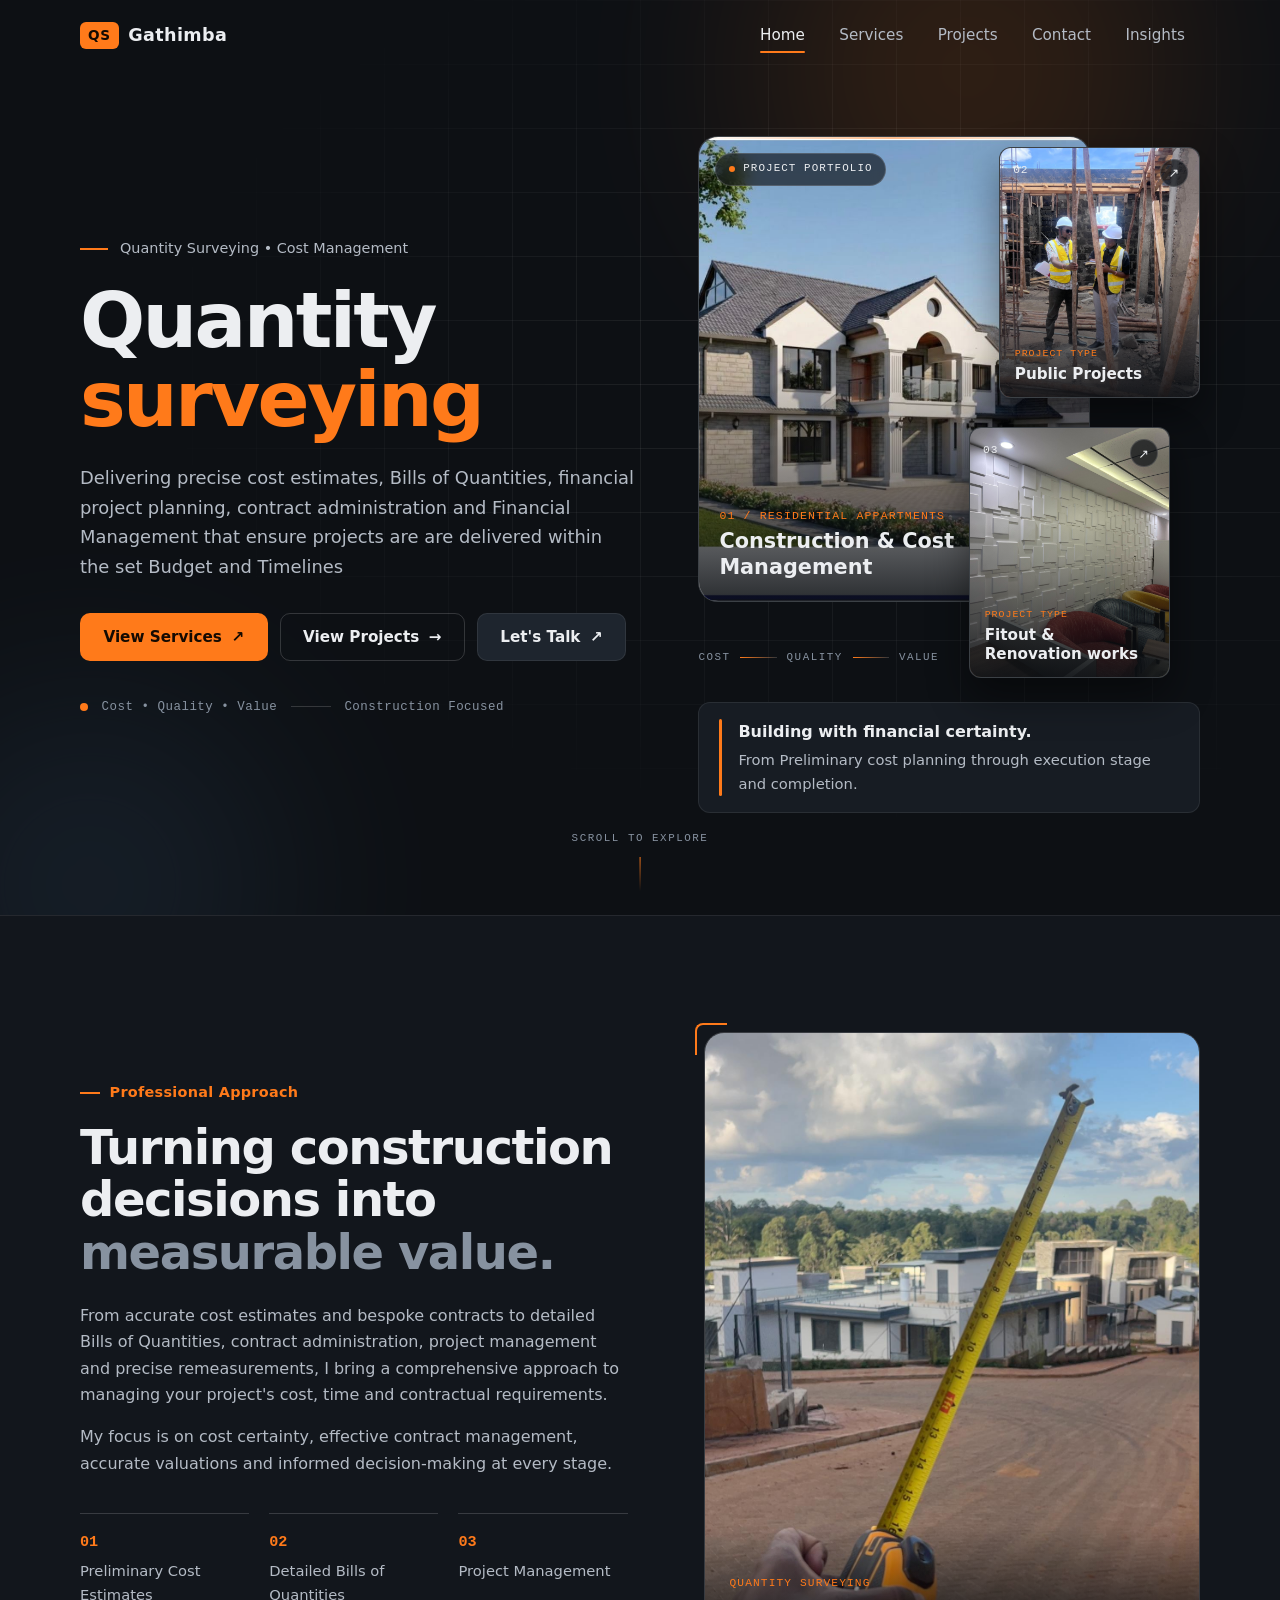
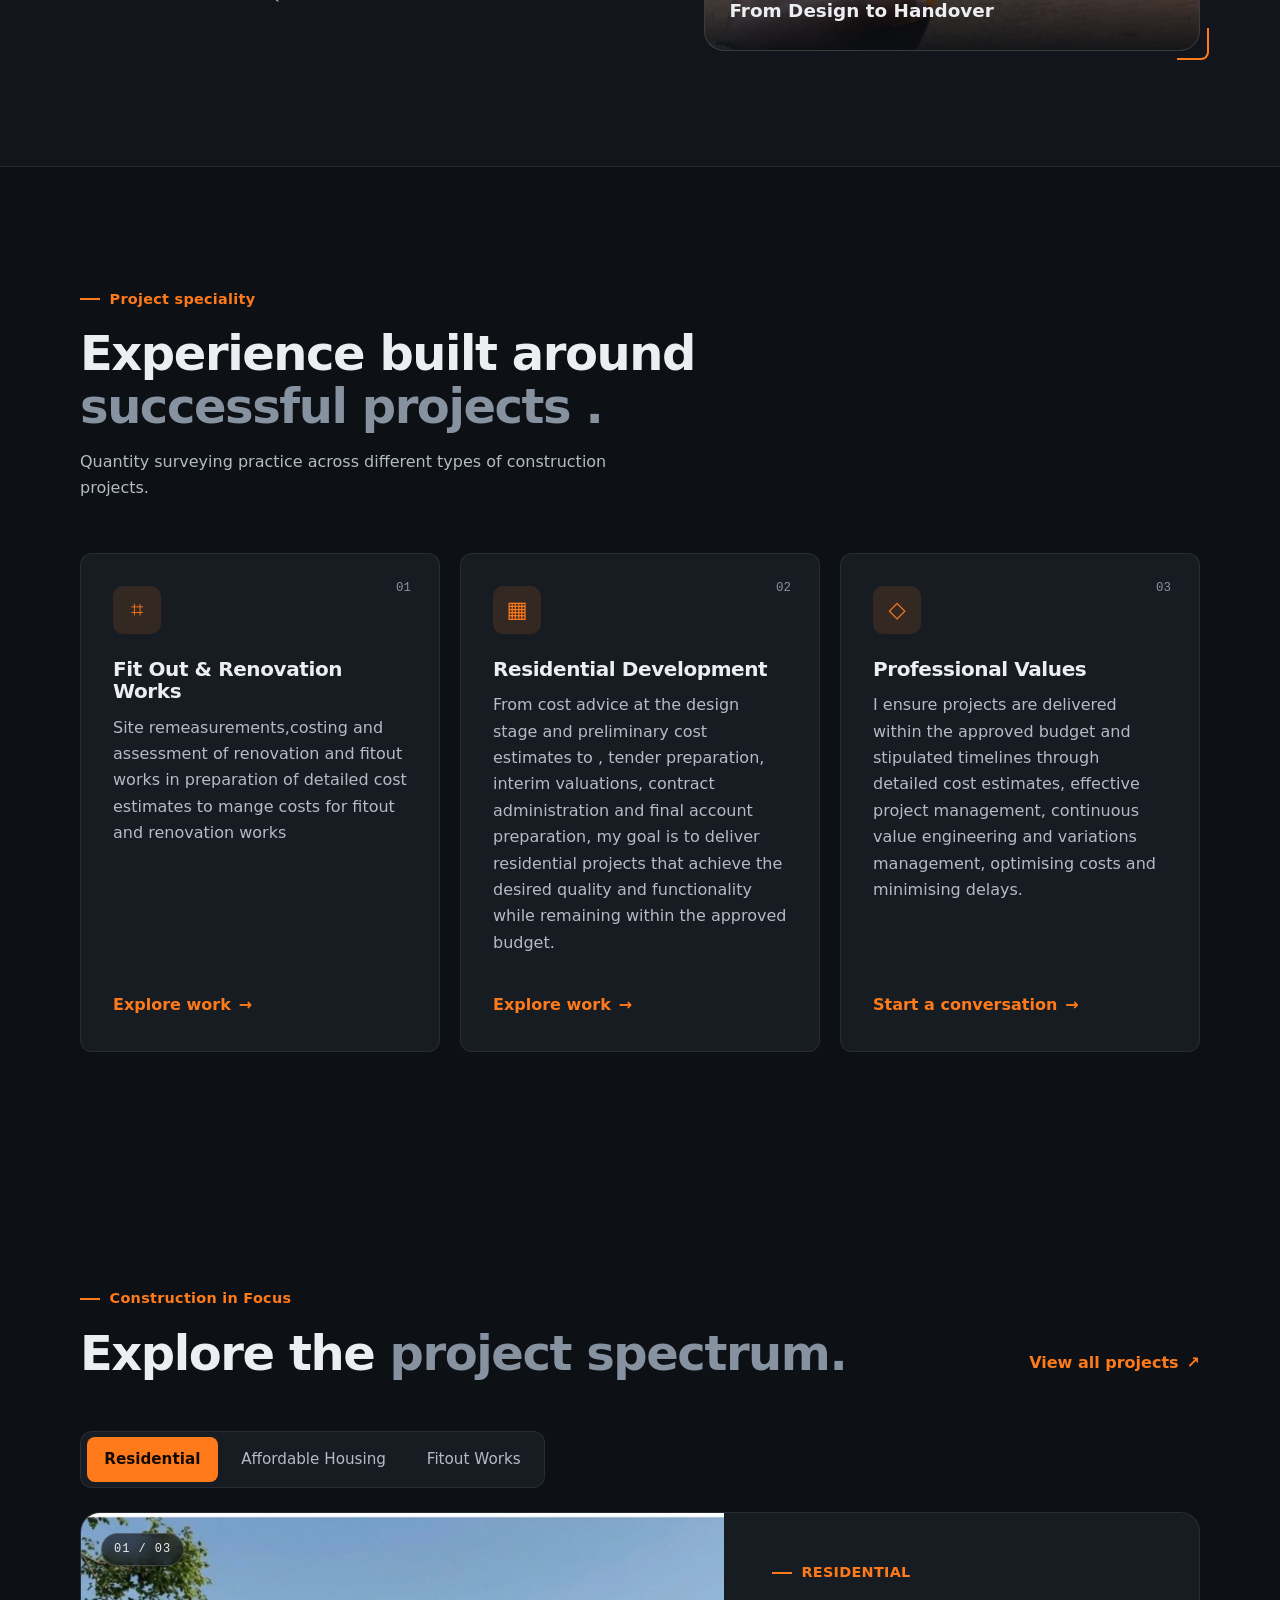
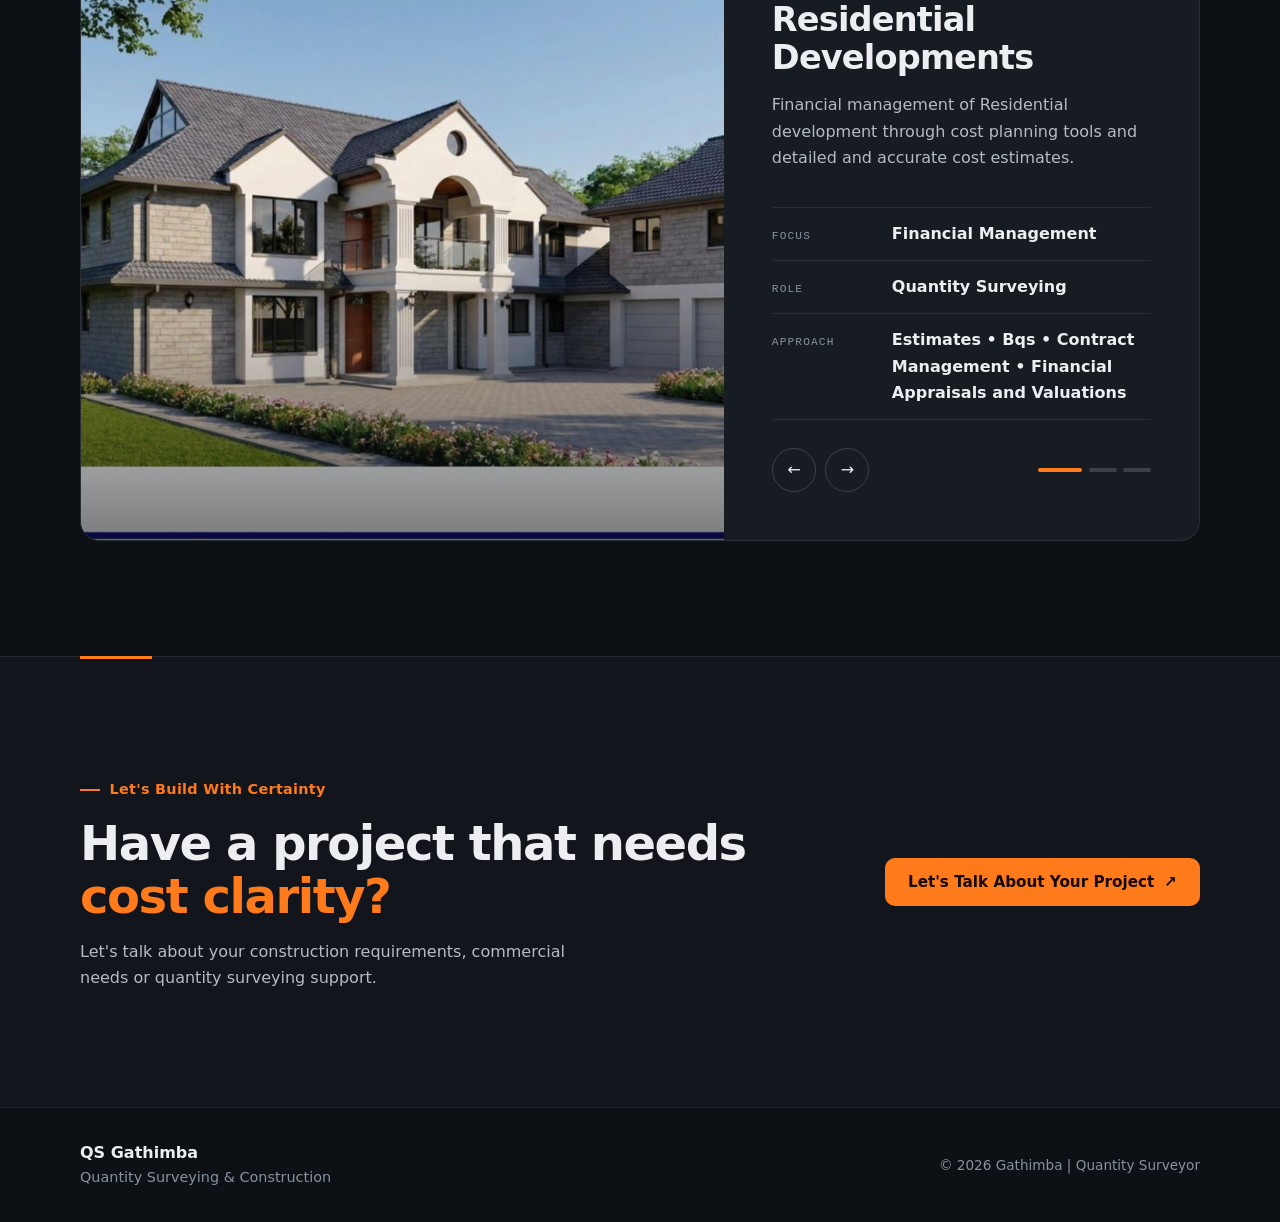
==== index.html @ b70c480d "Rename Index.html to index.html" ====
<!DOCTYPE html>
<html lang="en">
<head>
    <meta charset="UTF-8">

    <meta
        name="viewport"
        content="width=device-width, initial-scale=1.0"
    >

    <meta
        name="description"
        content="John Wachira Gathimba — Quantity Surveyor specializing in cost management, quantity surveying and construction project management."
    >

    <title>Gathimba | Quantity Surveyor </title>

    <link rel="stylesheet" href="main.css">
</head>

<body>

    <!-- =====================================================
         PAGE PROGRESS
         ===================================================== -->

    <div class="page-progress" id="pageProgress"></div>


    <!-- =====================================================
         NAVIGATION
         ===================================================== -->

    <header class="site-header" id="siteHeader">

        <div class="nav-container">

            <a
                href="index.html"
                class="brand"
                aria-label="QS Gathimba home"
            >
                <span class="brand-main">QS</span>
                <span class="brand-name">Gathimba</span>
            </a>


            <button
                class="menu-toggle"
                id="menuToggle"
                aria-label="Open navigation menu"
                aria-expanded="false"
                type="button"
            >
                <span></span>
                <span></span>
                <span></span>
            </button>


            <nav
                class="main-nav"
                id="mainNav"
                aria-label="Main navigation"
            >

                <a href="index.html" class="active">
                    Home
                </a>

                <a href="services.html">
                    Services
                </a>

                <a href="projects.html">
                    Projects
                </a>

                <a href="contact.html">
                    Contact
                </a>

                <a href="articles.html">
                    Insights
                </a>

            </nav>

        </div>

    </header>



    <main>


        <!-- =================================================
             HERO SECTION
             ================================================= -->

        <section class="hero" id="home">

            <div
                class="hero-grid-lines"
                aria-hidden="true"
            ></div>

            <div
                class="hero-orb hero-orb-one"
                aria-hidden="true"
            ></div>

            <div
                class="hero-orb hero-orb-two"
                aria-hidden="true"
            ></div>


            <div class="hero-grid">


                <!-- HERO CONTENT -->

                <div class="hero-content reveal">

                    <div class="eyebrow">

                        <span></span>

                        Quantity Surveying
                        •
                        Cost Management

                    </div>


                    <h1>

                            Quantity 

                        <span>
                            surveying
                        </span>

                    </h1>


                    <p class="hero-description">

                        Delivering precise cost estimates,
                        Bills of Quantities, financial project
                        planning, contract administration and
                        Financial Management  that ensure projects are 
                        are delivered within the set Budget and Timelines 

                    </p>


                    <div class="hero-actions">

                        <a
                            href="services.html"
                            class="btn btn-primary"
                        >
                            View Services
                            <span>↗</span>
                        </a>


                        <a
                            href="projects.html"
                            class="btn btn-outline"
                        >
                            View Projects
                            <span>→</span>
                        </a>


                        <a
                            href="contact.html"
                            class="btn btn-dark"
                        >
                            Let's Talk
                            <span>↗</span>
                        </a>

                    </div>


                    <div class="hero-trust">

                        <span class="live-dot"></span>

                        <span>
                            Cost • Quality • Value
                        </span>

                        <span class="trust-line"></span>

                        <span>
                            Construction Focused
                        </span>

                    </div>

                </div>



                <!-- HERO PROJECT SHOWCASE -->

                <div class="hero-showcase reveal reveal-delay">

                    <div class="showcase-frame">


                        <!-- MAIN PROJECT IMAGE -->

                        <div class="showcase-main">

                            <img
                                src="image/Residential House.jpeg"
                                alt="Residential construction project"
                                loading="eager"
                            >

                            <div class="image-shade"></div>


                            <div class="floating-tag tag-top">

                                <span class="tag-dot"></span>

                                PROJECT PORTFOLIO

                            </div>


                            <div class="showcase-main-label">

                                <span>
                                    01 / RESIDENTIAL APPARTMENTS
                                </span>

                                <strong>
                                    Construction &
                                    Cost Management
                                </strong>

                            </div>


                            <div
                                class="scan-line"
                                aria-hidden="true"
                            ></div>

                        </div>



                        <!-- AFFORDABLE HOUSING CARD -->

                        <button
                            class="showcase-card showcase-card-one"
                            type="button"
                            data-project="Affordable Housing"
                        >

                            <img
                                src="image/Government projects.jpeg"
                                alt="Affordable housing construction"
                                loading="lazy"
                            >

                            <span class="card-index">
                                02
                            </span>

                            <span class="showcase-card-content">

                                <small>
                                    PROJECT TYPE
                                </small>

                                <strong>
                                    Public Projects 
                                </strong>

                            </span>

                            <span class="card-arrow">
                                ↗
                            </span>

                        </button>



                        <!-- FITOUT CARD -->

                        <button
                            class="showcase-card showcase-card-two"
                            type="button"
                            data-project="Fitout & Renovation"
                        >

                            <img
                                src="image/Fitout works.jpeg"
                                alt="Fitout and renovation works"
                                loading="lazy"
                            >

                            <span class="card-index">
                                03
                            </span>

                            <span class="showcase-card-content">

                                <small>
                                    PROJECT TYPE
                                </small>

                                <strong>
                                    Fitout & Renovation works 
                                </strong>

                            </span>

                            <span class="card-arrow">
                                ↗
                            </span>

                        </button>



                        <!-- TECHNICAL MARKER -->

                        <div class="technical-marker">

                            <span>
                                COST
                            </span>

                            <i></i>

                            <span>
                                QUALITY
                            </span>

                            <i></i>

                            <span>
                                VALUE
                            </span>

                        </div>

                    </div>



                    <!-- PROFESSIONAL MESSAGE -->

                    <div class="showcase-message">

                        <div class="message-marker"></div>

                        <div>

                            <strong>
                                Building with financial certainty.
                            </strong>

                            <p>
                                From Preliminary cost planning through
                                execution stage and completion.
                            </p>

                        </div>

                    </div>

                </div>

            </div>


            <!-- SCROLL INDICATOR -->

            <a
                class="scroll-cue"
                href="#approach"
                aria-label="Scroll to professional approach"
            >

                <span>
                    SCROLL TO EXPLORE
                </span>

                <i></i>

            </a>

        </section>



        <!-- =================================================
             PROFESSIONAL APPROACH
             ================================================= -->

        <section
            class="approach section"
            id="approach"
        >

            <div class="section-shell approach-grid">


                <div class="approach-content reveal">

                    <span class="section-eyebrow">
                        Professional Approach
                    </span>


                    <h2>

                        Turning construction decisions
                        into

                        <span>
                            measurable value.
                        </span>

                    </h2>


                    <p>

                        From accurate cost estimates and
                        bespoke contracts to detailed Bills
                        of Quantities, contract administration,
                        project management and precise
                        remeasurements, I bring a comprehensive
                        approach to managing your project's
                        cost, time and contractual requirements.

                    </p>


                    <p>

                        My focus is on cost certainty,
                        effective contract management,
                        accurate valuations and informed
                        decision-making at every stage.

                    </p>



                    <div class="mini-metrics">

                        <div>

                            <strong>
                                01
                            </strong>

                            <span>
                                Preliminary Cost Estimates 
                            </span>

                        </div>


                        <div>

                            <strong>
                                02
                            </strong>

                            <span>
                                Detailed Bills of Quantities 
                            </span>

                        </div>


                        <div>

                            <strong>
                                03
                            </strong>

                            <span>
                                Project Management 
                            </span>

                        </div>

                    </div>

                </div>



                <div class="approach-image reveal reveal-delay">

                    <div class="image-frame">

                        <img
                            src="image/turning value.jpeg"
                            alt="Quantity surveyor at a construction project"
                            loading="lazy"
                        >


                        <div class="image-caption">

                            <span>
                                QUANTITY SURVEYING
                            </span>

                            <strong>
                                From Design to Handover 
                            </strong>

                        </div>


                        <div
                            class="corner corner-tl"
                        ></div>

                        <div
                            class="corner corner-br"
                        ></div>

                    </div>

                </div>

            </div>

        </section>



        <!-- =================================================
             PROFESSIONAL FOCUS
             ================================================= -->

        <section
            class="focus section"
            id="focus"
        >

            <div class="section-shell">


                <div class="section-heading reveal">

                    <span class="section-eyebrow">
                        Project speciality 
                    </span>


                    <h2>

                        Experience built around

                        <span>
                            successful projects .
                        </span>

                    </h2>


                    <p>

                        Quantity surveying practice
                        across different types of construction projects.

                    </p>

                </div>



                <div class="focus-grid">


                    <!-- CARD 01 -->

                    <article class="focus-card reveal">

                        <span class="card-number">
                            01
                        </span>


                        <div class="focus-icon">
                            ⌗
                        </div>


                        <h3>
                            Fit Out & Renovation Works 
                        </h3>


                        <p>

                            Site remeasurements,costing and assessment
                            of renovation and fitout works in preparation of detailed cost estimates to mange costs for fitout and renovation works 

                        </p>


                        <a href="projects.html">

                            Explore work

                            <span>
                                →
                            </span>

                        </a>

                    </article>



                    <!-- CARD 02 -->

                    <article class="focus-card reveal reveal-delay">

                        <span class="card-number">
                            02
                        </span>


                        <div class="focus-icon">
                            ▦
                        </div>


                        <h3>
                            Residential Development
                        </h3>


                        <p>

                          From cost advice at the design stage and preliminary cost estimates
                          to , tender preparation, interim valuations, contract administration and final account
                           preparation, my goal is to deliver residential projects 
                           that achieve the desired quality and functionality while remaining within the approved budget.

                        </p>


                        <a href="projects.html">

                            Explore work

                            <span>
                                →
                            </span>

                        </a>

                    </article>



                    <!-- CARD 03 -->

                    <article class="focus-card reveal reveal-delay-2">

                        <span class="card-number">
                            03
                        </span>


                        <div class="focus-icon">
                            ◇
                        </div>


                        <h3>
                            Professional Values
                        </h3>


                        <p>

                          I ensure projects are delivered within the approved budget and stipulated timelines through detailed cost estimates, effective project management, continuous value engineering and variations management, optimising costs and minimising delays. 

                        </p>


                        <a href="contact.html">

                            Start a conversation

                            <span>
                                →
                            </span>

                        </a>

                    </article>

                </div>

            </div>

        </section>



        <!-- =================================================
             INTERACTIVE PROJECT SHOWCASE
             ================================================= -->

        <section
            class="construction section"
            id="projects-preview"
        >

            <div class="section-shell">


                <div class="section-heading heading-row reveal">

                    <div>

                        <span class="section-eyebrow">
                            Construction in Focus
                        </span>


                        <h2>

                            Explore the

                            <span>
                                project spectrum.
                            </span>

                        </h2>

                    </div>


                    <a
                        href="projects.html"
                        class="text-link"
                    >

                        View all projects

                        <span>
                            ↗
                        </span>

                    </a>

                </div>



                <!-- PROJECT CATEGORY TABS -->

                <div
                    class="project-tabs reveal"
                    role="tablist"
                    aria-label="Project categories"
                >

                    <button
                        class="project-tab active"
                        type="button"
                        data-tab="residential"
                        role="tab"
                        aria-selected="true"
                    >
                        Residential
                    </button>


                    <button
                        class="project-tab"
                        type="button"
                        data-tab="affordable"
                        role="tab"
                        aria-selected="false"
                    >
                        Affordable Housing
                    </button>


                    <button
                        class="project-tab"
                        type="button"
                        data-tab="fitout"
                        role="tab"
                        aria-selected="false"
                    >
                        Fitout Works
                    </button>

                </div>



                <!-- PROJECT DISPLAY -->

                <div class="project-showcase reveal">


                    <div class="project-image">

                        <img
                            id="projectImage"
                            src="image/Residential House.jpeg"
                            alt="Residential development"
                            loading="lazy"
                        >

                        <div
                            class="project-image-overlay"
                        ></div>


                        <span
                            class="project-counter"
                            id="projectCounter"
                        >
                            01 / 03
                        </span>

                    </div>



                    <div class="project-info">

                        <span
                            class="section-eyebrow"
                            id="projectType"
                        >
                            RESIDENTIAL
                        </span>


                        <h3 id="projectTitle">
                            Development & Cost Planning
                        </h3>


                        <p id="projectDescription">

                            Cost planning, measurement and
                            commercial support focused on creating
                            clear financial visibility throughout
                            a residential development.

                        </p>



                        <div class="project-facts">


                            <div>

                                <span>
                                    FOCUS
                                </span>

                                <strong id="projectFocus">
                                    Cost Planning
                                </strong>

                            </div>


                            <div>

                                <span>
                                    ROLE
                                </span>

                                <strong id="projectRole">
                                    Quantity Surveying
                                </strong>

                            </div>


                            <div>

                                <span>
                                    APPROACH
                                </span>

                                <strong id="projectApproach">
                                    Measure • Plan • Control
                                </strong>

                            </div>

                        </div>



                        <div class="project-controls">

                            <button
                                type="button"
                                id="projectPrev"
                                aria-label="Previous project"
                            >
                                ←
                            </button>


                            <button
                                type="button"
                                id="projectNext"
                                aria-label="Next project"
                            >
                                →
                            </button>


                            <div
                                class="project-dots"
                                id="projectDots"
                                aria-label="Project slides"
                            ></div>

                        </div>

                    </div>

                </div>

            </div>

        </section>



        <!-- =================================================
             CTA
             ================================================= -->

        <section class="cta section">

            <div class="section-shell cta-inner reveal">

                <div>

                    <span class="section-eyebrow">
                        Let's Build With Certainty
                    </span>


                    <h2>

                        Have a project that needs

                        <span>
                            cost clarity?
                        </span>

                    </h2>


                    <p>

                        Let's talk about your construction
                        requirements, commercial needs or
                        quantity surveying support.

                    </p>

                </div>


                <a
                    href="contact.html"
                    class="btn btn-primary"
                >

                    Let's Talk About Your Project

                    <span>
                        ↗
                    </span>

                </a>

            </div>

        </section>

    </main>



    <!-- =====================================================
         FOOTER
         ===================================================== -->

    <footer class="site-footer">

        <div class="footer-inner">

            <div>

                <strong>
                    QS Gathimba
                </strong>

                <span>
                    Quantity Surveying & Construction
                </span>

            </div>


            <p>
                © 2026 Gathimba | Quantity Surveyor
            </p>

        </div>

    </footer>



    <!-- =====================================================
         PROJECT TOAST
         ===================================================== -->

    <div
        class="project-toast"
        id="projectToast"
        role="status"
        aria-live="polite"
    ></div>


    <script src="main.js"></script>

</body>
</html>
---- main.css ----
/* ==========================================================================
   Gathimba | Quantity Surveyor — main.css
   Theme: professional graphite dark with a restrained orange accent.
   Orange is reserved for: primary actions, the active state, key headline
   phrases, progress, and small structural markers.
   ========================================================================== */


/* ==========================================================================
   1. TOKENS
   ========================================================================== */

:root {
    /* Surfaces */
    --bg: #0d1014;
    --bg-raised: #12161c;
    --surface: #171c23;
    --surface-hi: #1e252e;

    /* Lines */
    --line: rgba(255, 255, 255, 0.08);
    --line-strong: rgba(255, 255, 255, 0.16);

    /* Text */
    --text: #eceef1;
    --text-soft: #b4bbc5;
    --text-mute: #8792a0;

    /* Accent */
    --accent: #ff7a1a;
    --accent-hi: #a7ab37;
    --accent-lo: #d9600a;
    --accent-tint: rgba(255, 122, 26, 0.12);
    --on-accent: #140a02;

    /* Shape */
    --radius-s: 6px;
    --radius-m: 12px;
    --radius-l: 20px;

    /* Layout */
    --header-h: 72px;
    --shell: 1200px;
    --gutter: clamp(1.25rem, 4vw, 2.5rem);
    --section-y: clamp(4.5rem, 9vw, 8rem);

    /* Type */
    --font: "Inter", "Segoe UI", system-ui, -apple-system, "Helvetica Neue", Arial, sans-serif;
    --mono: ui-monospace, "SF Mono", "JetBrains Mono", Menlo, Consolas, monospace;

    /* Motion */
    --ease: cubic-bezier(0.2, 0.7, 0.2, 1);

    color-scheme: dark;
}


/* ==========================================================================
   2. RESET & BASE
   ========================================================================== */

*,
*::before,
*::after {
    box-sizing: border-box;
}

html {
    scroll-behavior: smooth;
    scroll-padding-top: calc(var(--header-h) + 16px);
    -webkit-text-size-adjust: 100%;
}

body {
    margin: 0;
    background: var(--bg);
    color: var(--text);
    font-family: var(--font);
    font-size: 1rem;
    line-height: 1.65;
    -webkit-font-smoothing: antialiased;
    -moz-osx-font-smoothing: grayscale;
    overflow-x: hidden;
}

body.nav-open {
    overflow: hidden;
}

img {
    display: block;
    max-width: 100%;
    height: auto;
}

a {
    color: inherit;
    text-decoration: none;
}

button {
    font: inherit;
    color: inherit;
    background: none;
    border: 0;
    padding: 0;
    cursor: pointer;
}

h1, h2, h3 {
    margin: 0;
    line-height: 1.12;
    letter-spacing: -0.02em;
}

p {
    margin: 0 0 1rem;
}

::selection {
    background: var(--accent);
    color: var(--on-accent);
}

:focus-visible {
    outline: 2px solid var(--accent);
    outline-offset: 3px;
    border-radius: 4px;
}


/* ==========================================================================
   3. PAGE PROGRESS
   ========================================================================== */

.page-progress {
    position: fixed;
    top: 0;
    left: 0;
    z-index: 1100;
    width: 100%;
    height: 3px;
    background: var(--accent);
    transform: scaleX(0);
    transform-origin: 0 50%;
    pointer-events: none;
}


/* ==========================================================================
   4. HEADER & NAVIGATION
   ========================================================================== */

.site-header {
    position: fixed;
    inset: 0 0 auto 0;
    z-index: 1000;
    height: var(--header-h);
    display: flex;
    align-items: center;
    border-bottom: 1px solid transparent;
    transition: background-color 0.3s ease, border-color 0.3s ease;
}

.site-header.scrolled,
.nav-open .site-header {
    background: rgba(13, 16, 20, 0.86);
    -webkit-backdrop-filter: blur(14px) saturate(140%);
    backdrop-filter: blur(14px) saturate(140%);
    border-color: var(--line);
}

.nav-container {
    width: 100%;
    max-width: var(--shell);
    margin: 0 auto;
    padding: 0 var(--gutter);
    display: flex;
    align-items: center;
    justify-content: space-between;
    gap: 2rem;
}

/* Brand */
.brand {
    display: inline-flex;
    align-items: center;
    gap: 0.6rem;
}

.brand-main {
    background: var(--accent);
    color: var(--on-accent);
    font-weight: 800;
    font-size: 0.85rem;
    letter-spacing: 0.05em;
    line-height: 1;
    padding: 0.4rem 0.5rem;
    border-radius: var(--radius-s);
}

.brand-name {
    font-weight: 700;
    font-size: 1.1rem;
    letter-spacing: 0.02em;
}

/* Desktop nav */
.main-nav {
    display: flex;
    align-items: center;
    gap: 0.25rem;
}

.main-nav a {
    position: relative;
    padding: 0.5rem 0.95rem;
    border-radius: var(--radius-s);
    font-size: 0.95rem;
    font-weight: 500;
    color: var(--text-soft);
    transition: color 0.2s ease, background-color 0.2s ease;
}

.main-nav a:hover {
    color: var(--text);
    background: rgba(255, 255, 255, 0.05);
}

.main-nav a.active,
.main-nav a[aria-current="page"] {
    color: var(--text);
}

.main-nav a.active::after,
.main-nav a[aria-current="page"]::after {
    content: "";
    position: absolute;
    left: 0.95rem;
    right: 0.95rem;
    bottom: 0.2rem;
    height: 2px;
    background: var(--accent);
    border-radius: 2px;
}

.main-nav a.nav-cta {
    margin-left: 0.5rem;
    color: var(--accent);
    border: 1px solid rgba(255, 122, 26, 0.45);
}

.main-nav a.nav-cta:hover {
    background: var(--accent);
    border-color: var(--accent);
    color: var(--on-accent);
}

/* Mobile toggle (hidden on desktop) */
.menu-toggle {
    display: none;
    flex-direction: column;
    align-items: center;
    justify-content: center;
    gap: 5px;
    width: 44px;
    height: 44px;
    border: 1px solid var(--line-strong);
    border-radius: var(--radius-s);
    transition: border-color 0.2s ease;
}

.menu-toggle:hover {
    border-color: var(--accent);
}

.menu-toggle span {
    display: block;
    width: 20px;
    height: 2px;
    background: var(--text);
    border-radius: 2px;
    transition: transform 0.3s var(--ease), opacity 0.2s ease;
}

.menu-toggle[aria-expanded="true"] span:nth-child(1) {
    transform: translateY(7px) rotate(45deg);
}

.menu-toggle[aria-expanded="true"] span:nth-child(2) {
    opacity: 0;
}

.menu-toggle[aria-expanded="true"] span:nth-child(3) {
    transform: translateY(-7px) rotate(-45deg);
}


/* ==========================================================================
   5. BUTTONS
   ========================================================================== */

.btn {
    display: inline-flex;
    align-items: center;
    gap: 0.6rem;
    padding: 0.85rem 1.4rem;
    border: 1px solid transparent;
    border-radius: 10px;
    font-size: 0.95rem;
    font-weight: 600;
    line-height: 1.2;
    white-space: nowrap;
    transition: background-color 0.2s ease, border-color 0.2s ease,
                color 0.2s ease, transform 0.2s var(--ease);
}

.btn span {
    display: inline-block;
    transition: transform 0.2s var(--ease);
}

.btn:hover span {
    transform: translate(2px, -2px);
}

.btn:active {
    transform: translateY(1px);
}

.btn-primary {
    background: var(--accent);
    color: var(--on-accent);
}

.btn-primary:hover {
    background: var(--accent-hi);
}

.btn-outline {
    border-color: var(--line-strong);
    color: var(--text);
}

.btn-outline:hover {
    border-color: var(--accent);
    color: var(--accent);
}

.btn-dark {
    background: var(--surface-hi);
    border-color: var(--line);
    color: var(--text);
}

.btn-dark:hover {
    background: var(--surface);
    border-color: var(--line-strong);
}


/* ==========================================================================
   6. HERO
   ========================================================================== */

.hero {
    position: relative;
    isolation: isolate;
    overflow: hidden;
    min-height: 100vh;
    min-height: 100svh;
    display: flex;
    align-items: center;
    padding: calc(var(--header-h) + clamp(2rem, 6vw, 4rem)) 0 clamp(5rem, 8vw, 7rem);
}

/* Drafting-paper grid: a nod to construction drawings */
.hero-grid-lines {
    position: absolute;
    inset: 0;
    z-index: -2;
    background-image:
        linear-gradient(var(--line) 1px, transparent 1px),
        linear-gradient(90deg, var(--line) 1px, transparent 1px);
    background-size: 64px 64px;
    -webkit-mask-image: radial-gradient(ellipse 80% 70% at 70% 40%, #000 15%, transparent 75%);
    mask-image: radial-gradient(ellipse 80% 70% at 70% 40%, #000 15%, transparent 75%);
}

.hero-orb {
    position: absolute;
    z-index: -1;
    border-radius: 50%;
    filter: blur(100px);
    pointer-events: none;
}

.hero-orb-one {
    width: 420px;
    height: 420px;
    top: -140px;
    right: 8%;
    background: var(--accent);
    opacity: 0.14;
}

.hero-orb-two {
    width: 380px;
    height: 380px;
    bottom: -160px;
    left: -100px;
    background: #3b5878;
    opacity: 0.2;
}

.hero-grid {
    width: 100%;
    max-width: var(--shell);
    margin: 0 auto;
    padding: 0 var(--gutter);
    display: grid;
    grid-template-columns: minmax(0, 1.05fr) minmax(0, 0.95fr);
    align-items: center;
    gap: clamp(2rem, 5vw, 5rem);
}

/* Hero copy */
.eyebrow {
    display: inline-flex;
    align-items: center;
    gap: 0.75rem;
    font-size: 0.9rem;
    font-weight: 500;
    color: var(--text-soft);
}

.eyebrow span {
    display: block;
    width: 28px;
    height: 2px;
    background: var(--accent);
}

.hero h1 {
    margin: 1.25rem 0 1.5rem;
    font-size: clamp(2.6rem, 6vw, 4.9rem);
    font-weight: 800;
    line-height: 1.03;
    letter-spacing: -0.035em;
}

.hero h1 span {
    display: block;
    color: var(--accent);
}

.hero-description {
    max-width: 54ch;
    font-size: clamp(1rem, 1.4vw, 1.125rem);
    color: var(--text-soft);
}

.hero-actions {
    display: flex;
    flex-wrap: wrap;
    gap: 0.75rem;
    margin: 2rem 0 2.25rem;
}

.hero-trust {
    display: flex;
    flex-wrap: wrap;
    align-items: center;
    gap: 0.85rem;
    font-family: var(--mono);
    font-size: 0.78rem;
    letter-spacing: 0.04em;
    color: var(--text-mute);
}

.live-dot {
    width: 8px;
    height: 8px;
    border-radius: 50%;
    background: var(--accent);
    box-shadow: 0 0 0 0 rgba(255, 122, 26, 0.55);
    animation: pulse 2.4s ease-out infinite;
}

.trust-line {
    width: 40px;
    height: 1px;
    background: var(--line-strong);
}

/* Hero showcase — layered images */
.hero-showcase {
    min-width: 0;
}

.showcase-frame {
    position: relative;
    width: 100%;
    aspect-ratio: 1 / 1.08;
}

.showcase-main {
    position: absolute;
    inset: 0 22% 14% 0;
    overflow: hidden;
    border: 1px solid var(--line-strong);
    border-radius: var(--radius-l);
    background: var(--surface);
}

.showcase-main > img {
    width: 100%;
    height: 100%;
    object-fit: cover;
}

.image-shade {
    position: absolute;
    inset: 0;
    background: linear-gradient(to top, rgba(13, 16, 20, 0.88) 0%, rgba(13, 16, 20, 0) 55%);
    pointer-events: none;
}

.floating-tag {
    position: absolute;
    display: inline-flex;
    align-items: center;
    gap: 0.5rem;
    padding: 0.4rem 0.8rem;
    border: 1px solid var(--line-strong);
    border-radius: 999px;
    background: rgba(13, 16, 20, 0.65);
    -webkit-backdrop-filter: blur(8px);
    backdrop-filter: blur(8px);
    font-family: var(--mono);
    font-size: 0.68rem;
    letter-spacing: 0.1em;
}

.tag-top {
    top: 1rem;
    left: 1rem;
}

.tag-dot {
    width: 6px;
    height: 6px;
    border-radius: 50%;
    background: var(--accent);
}

.showcase-main-label {
    position: absolute;
    left: 1.25rem;
    right: 1.25rem;
    bottom: 1.25rem;
}

.showcase-main-label span {
    display: block;
    margin-bottom: 0.25rem;
    font-family: var(--mono);
    font-size: 0.72rem;
    letter-spacing: 0.1em;
    color: var(--accent);
}

.showcase-main-label strong {
    display: block;
    font-size: clamp(1.05rem, 1.8vw, 1.3rem);
    font-weight: 700;
    line-height: 1.25;
}

.scan-line {
    position: absolute;
    left: 0;
    right: 0;
    top: 0;
    height: 2px;
    background: linear-gradient(90deg, transparent, var(--accent), transparent);
    opacity: 0.5;
    animation: scan 7s linear infinite;
    pointer-events: none;
}

/* Project cards */
.showcase-card {
    position: absolute;
    z-index: 2;
    display: block;
    width: 40%;
    aspect-ratio: 4 / 5;
    overflow: hidden;
    text-align: left;
    border: 1px solid var(--line-strong);
    border-radius: var(--radius-m);
    background: var(--surface);
    box-shadow: 0 18px 40px rgba(0, 0, 0, 0.45);
    transition: border-color 0.25s ease;
}

.showcase-card-one {
    top: 2%;
    right: 0;
}

.showcase-card-two {
    bottom: 0;
    right: 6%;
}

.showcase-card > img {
    position: absolute;
    inset: 0;
    width: 100%;
    height: 100%;
    object-fit: cover;
    transition: transform 0.6s var(--ease);
}

.showcase-card::after {
    content: "";
    position: absolute;
    inset: 0;
    background: linear-gradient(to top, rgba(13, 16, 20, 0.92), rgba(13, 16, 20, 0) 62%);
    pointer-events: none;
}

.showcase-card:hover {
    border-color: var(--accent);
}

.showcase-card:hover > img {
    transform: scale(1.05);
}

.card-index {
    position: absolute;
    z-index: 2;
    top: 0.8rem;
    left: 0.8rem;
    font-family: var(--mono);
    font-size: 0.7rem;
    letter-spacing: 0.08em;
    color: var(--text);
}

.card-arrow {
    position: absolute;
    z-index: 2;
    top: 0.7rem;
    right: 0.7rem;
    display: grid;
    place-items: center;
    width: 28px;
    height: 28px;
    border: 1px solid var(--line-strong);
    border-radius: 50%;
    background: rgba(13, 16, 20, 0.7);
    font-size: 0.8rem;
    transition: background-color 0.2s ease, color 0.2s ease, border-color 0.2s ease;
}

.showcase-card:hover .card-arrow {
    background: var(--accent);
    border-color: var(--accent);
    color: var(--on-accent);
}

.showcase-card-content {
    position: absolute;
    z-index: 2;
    left: 0.9rem;
    right: 0.9rem;
    bottom: 0.8rem;
    display: block;
}

.showcase-card-content small {
    display: block;
    font-family: var(--mono);
    font-size: 0.62rem;
    letter-spacing: 0.1em;
    color: var(--accent);
}

.showcase-card-content strong {
    display: block;
    margin-top: 0.15rem;
    font-size: 0.95rem;
    font-weight: 700;
    line-height: 1.25;
}

/* Dimension-line style marker */
.technical-marker {
    position: absolute;
    left: 0;
    bottom: 2%;
    width: 48%;
    display: flex;
    align-items: center;
    gap: 0.6rem;
    font-family: var(--mono);
    font-size: 0.68rem;
    letter-spacing: 0.14em;
    color: var(--text-mute);
}

.technical-marker i {
    flex: 1;
    height: 1px;
    background: linear-gradient(90deg, var(--accent), var(--line-strong));
}

.showcase-message {
    display: flex;
    gap: 1rem;
    margin-top: 1.5rem;
    padding: 1rem 1.25rem;
    border: 1px solid var(--line);
    border-radius: var(--radius-m);
    background: var(--surface);
}

.message-marker {
    flex: none;
    width: 3px;
    border-radius: 3px;
    background: var(--accent);
}

.showcase-message strong {
    display: block;
    font-weight: 600;
}

.showcase-message p {
    margin: 0.15rem 0 0;
    font-size: 0.92rem;
    color: var(--text-soft);
}

/* Scroll cue */
.scroll-cue {
    position: absolute;
    left: 50%;
    bottom: 1.5rem;
    transform: translateX(-50%);
    display: flex;
    flex-direction: column;
    align-items: center;
    gap: 0.6rem;
    font-family: var(--mono);
    font-size: 0.68rem;
    letter-spacing: 0.14em;
    color: var(--text-mute);
    transition: color 0.2s ease;
}

.scroll-cue i {
    display: block;
    width: 1px;
    height: 34px;
    background: linear-gradient(to bottom, var(--accent), transparent);
}

.scroll-cue:hover {
    color: var(--text);
}


/* ==========================================================================
   7. SHARED SECTION STYLES
   ========================================================================== */

.section {
    padding: var(--section-y) 0;
}

.section-shell {
    width: 100%;
    max-width: var(--shell);
    margin: 0 auto;
    padding: 0 var(--gutter);
}

.section-eyebrow {
    display: inline-flex;
    align-items: center;
    gap: 0.6rem;
    margin-bottom: 1rem;
    font-size: 0.9rem;
    font-weight: 600;
    letter-spacing: 0.02em;
    color: var(--accent);
}

.section-eyebrow::before {
    content: "";
    width: 20px;
    height: 2px;
    background: currentColor;
}

.section h2 {
    font-size: clamp(1.9rem, 4vw, 3rem);
    font-weight: 750;
    line-height: 1.1;
    letter-spacing: -0.03em;
}

.section h2 span {
    color: var(--text-mute);
}

.section-heading {
    max-width: 46rem;
    margin-bottom: clamp(2rem, 4vw, 3.5rem);
}

.section-heading > p {
    margin: 1rem 0 0;
    max-width: 52ch;
    color: var(--text-soft);
}

.section-heading.heading-row {
    max-width: none;
    display: flex;
    flex-wrap: wrap;
    align-items: flex-end;
    justify-content: space-between;
    gap: 1.5rem 2rem;
}

.text-link {
    display: inline-flex;
    align-items: center;
    gap: 0.5rem;
    padding-bottom: 2px;
    border-bottom: 1px solid transparent;
    font-weight: 600;
    color: var(--accent);
    transition: border-color 0.2s ease, color 0.2s ease;
}

.text-link:hover {
    color: var(--accent-hi);
    border-color: currentColor;
}


/* ==========================================================================
   8. PROFESSIONAL APPROACH
   ========================================================================== */

.approach {
    background: var(--bg-raised);
    border-top: 1px solid var(--line);
    border-bottom: 1px solid var(--line);
}

.approach-grid {
    display: grid;
    grid-template-columns: minmax(0, 1.05fr) minmax(0, 0.95fr);
    align-items: center;
    gap: clamp(2rem, 6vw, 5.5rem);
}

.approach-content > p {
    max-width: 58ch;
    color: var(--text-soft);
}

.approach-content h2 {
    margin-bottom: 1.5rem;
}

.mini-metrics {
    display: grid;
    grid-template-columns: repeat(3, minmax(0, 1fr));
    gap: 1.25rem;
    margin-top: 2.25rem;
}

.mini-metrics > div {
    padding-top: 1rem;
    border-top: 1px solid var(--line-strong);
}

.mini-metrics strong {
    display: block;
    margin-bottom: 0.2rem;
    font-family: var(--mono);
    font-size: 0.95rem;
    color: var(--accent);
}

.mini-metrics span {
    display: block;
    font-size: 0.92rem;
    color: var(--text-soft);
}

.image-frame {
    position: relative;
}

.image-frame > img {
    width: 100%;
    aspect-ratio: 4 / 5;
    object-fit: cover;
    border: 1px solid var(--line-strong);
    border-radius: var(--radius-l);
}

.image-caption {
    position: absolute;
    left: 1px;
    right: 1px;
    bottom: 1px;
    padding: 3rem 1.5rem 1.5rem;
    border-radius: 0 0 calc(var(--radius-l) - 1px) calc(var(--radius-l) - 1px);
    background: linear-gradient(to top, rgba(13, 16, 20, 0.92), rgba(13, 16, 20, 0));
}

.image-caption span {
    display: block;
    margin-bottom: 0.2rem;
    font-family: var(--mono);
    font-size: 0.7rem;
    letter-spacing: 0.1em;
    color: var(--accent);
}

.image-caption strong {
    font-size: 1.15rem;
    font-weight: 700;
}

.corner {
    position: absolute;
    width: 32px;
    height: 32px;
    border: 0 solid var(--accent);
    pointer-events: none;
}

.corner-tl {
    top: -9px;
    left: -9px;
    border-top-width: 2px;
    border-left-width: 2px;
    border-top-left-radius: 8px;
}

.corner-br {
    right: -9px;
    bottom: -9px;
    border-right-width: 2px;
    border-bottom-width: 2px;
    border-bottom-right-radius: 8px;
}


/* ==========================================================================
   9. PROFESSIONAL FOCUS
   ========================================================================== */

.focus-grid {
    display: grid;
    grid-template-columns: repeat(3, minmax(0, 1fr));
    gap: 1.25rem;
}

.focus-card {
    position: relative;
    display: flex;
    flex-direction: column;
    padding: 2rem;
    border: 1px solid var(--line);
    border-radius: var(--radius-m);
    background: var(--surface);
    transition: border-color 0.25s ease;
}

.focus-card:hover {
    border-color: rgba(255, 122, 26, 0.5);
}

.card-number {
    position: absolute;
    top: 1.5rem;
    right: 1.75rem;
    font-family: var(--mono);
    font-size: 0.78rem;
    color: var(--text-mute);
}

.focus-icon {
    display: grid;
    place-items: center;
    width: 48px;
    height: 48px;
    margin-bottom: 1.5rem;
    border-radius: 10px;
    background: var(--accent-tint);
    font-size: 1.4rem;
    color: var(--accent);
}

.focus-card h3 {
    margin-bottom: 0.75rem;
    font-size: 1.25rem;
    font-weight: 700;
}

.focus-card > p {
    flex: 1;
    color: var(--text-soft);
}

.focus-card > a {
    display: inline-flex;
    align-items: center;
    align-self: flex-start;
    gap: 0.5rem;
    margin-top: 1.25rem;
    font-weight: 600;
    color: var(--accent);
}

.focus-card > a span {
    display: inline-block;
    transition: transform 0.2s var(--ease);
}

.focus-card > a:hover {
    color: var(--accent-hi);
}

.focus-card > a:hover span {
    transform: translateX(4px);
}


/* ==========================================================================
   10. PROJECT SPECTRUM (TABS)
   ========================================================================== */

.project-tabs {
    display: inline-flex;
    flex-wrap: wrap;
    gap: 0.35rem;
    margin-bottom: 1.5rem;
    padding: 0.35rem;
    border: 1px solid var(--line);
    border-radius: var(--radius-m);
    background: var(--surface);
}

.project-tab {
    padding: 0.6rem 1.1rem;
    border-radius: 8px;
    font-size: 0.95rem;
    font-weight: 500;
    color: var(--text-soft);
    transition: color 0.2s ease, background-color 0.2s ease;
}

.project-tab:hover {
    color: var(--text);
    background: rgba(255, 255, 255, 0.05);
}

.project-tab.active,
.project-tab[aria-selected="true"] {
    background: var(--accent);
    color: var(--on-accent);
    font-weight: 600;
}

.project-showcase {
    display: grid;
    grid-template-columns: minmax(0, 1.15fr) minmax(0, 0.85fr);
    overflow: hidden;
    border: 1px solid var(--line);
    border-radius: var(--radius-l);
    background: var(--surface);
}

.project-image {
    position: relative;
    min-height: 440px;
    overflow: hidden;
    background: var(--bg-raised);
}

.project-image > img {
    position: absolute;
    inset: 0;
    width: 100%;
    height: 100%;
    object-fit: cover;
    transition: opacity 0.25s ease, transform 0.5s var(--ease);
}

.project-image-overlay {
    position: absolute;
    inset: 0;
    background: linear-gradient(to top, rgba(13, 16, 20, 0.55), rgba(13, 16, 20, 0) 45%);
    pointer-events: none;
}

.project-counter {
    position: absolute;
    top: 1.25rem;
    left: 1.25rem;
    padding: 0.35rem 0.75rem;
    border: 1px solid var(--line-strong);
    border-radius: 999px;
    background: rgba(13, 16, 20, 0.65);
    -webkit-backdrop-filter: blur(8px);
    backdrop-filter: blur(8px);
    font-family: var(--mono);
    font-size: 0.75rem;
    letter-spacing: 0.08em;
}

.project-info {
    display: flex;
    flex-direction: column;
    justify-content: center;
    padding: clamp(1.5rem, 4vw, 3rem);
}

.project-info > * {
    transition: opacity 0.25s ease, transform 0.25s ease;
}

.project-info h3 {
    margin-bottom: 1rem;
    font-size: clamp(1.5rem, 3vw, 2.1rem);
    font-weight: 750;
    letter-spacing: -0.025em;
}

.project-info > p {
    color: var(--text-soft);
}

/* Fade while switching projects (class toggled by main.js) */
.project-showcase.is-changing .project-image > img {
    opacity: 0;
    transform: scale(1.03);
}

.project-showcase.is-changing .project-info > * {
    opacity: 0;
    transform: translateY(6px);
}

.project-facts {
    margin: 1.25rem 0 1.75rem;
    border-bottom: 1px solid var(--line);
}

.project-facts > div {
    display: grid;
    grid-template-columns: 6.5rem minmax(0, 1fr);
    align-items: baseline;
    gap: 1rem;
    padding: 0.8rem 0;
    border-top: 1px solid var(--line);
}

.project-facts span {
    font-family: var(--mono);
    font-size: 0.7rem;
    letter-spacing: 0.1em;
    color: var(--text-mute);
}

.project-facts strong {
    font-weight: 600;
}

.project-controls {
    display: flex;
    align-items: center;
    gap: 0.6rem;
}

.project-controls > button:not(.project-dot) {
    display: grid;
    place-items: center;
    width: 44px;
    height: 44px;
    border: 1px solid var(--line-strong);
    border-radius: 50%;
    transition: border-color 0.2s ease, color 0.2s ease, background-color 0.2s ease;
}

.project-controls > button:not(.project-dot):hover {
    border-color: var(--accent);
    color: var(--accent);
    background: var(--accent-tint);
}

.project-dots {
    display: flex;
    align-items: center;
    gap: 0.4rem;
    margin-left: auto;
}

.project-dot {
    position: relative;
    width: 28px;
    height: 4px;
    border-radius: 2px;
    background: var(--line-strong);
    transition: width 0.3s var(--ease), background-color 0.2s ease;
}

.project-dot::after {
    content: "";
    position: absolute;
    inset: -12px -2px;
}

.project-dot:hover {
    background: var(--text-mute);
}

.project-dot.active {
    width: 44px;
    background: var(--accent);
}


/* ==========================================================================
   11. CALL TO ACTION
   ========================================================================== */

.cta {
    position: relative;
    background: var(--bg-raised);
    border-top: 1px solid var(--line);
}

/* Short accent rule aligned to the content edge */
.cta::before {
    content: "";
    position: absolute;
    top: -1px;
    left: max(var(--gutter), calc((100% - var(--shell)) / 2 + var(--gutter)));
    width: 72px;
    height: 3px;
    background: var(--accent);
}

.cta-inner {
    display: flex;
    flex-wrap: wrap;
    align-items: center;
    justify-content: space-between;
    gap: 2rem 4rem;
}

.cta-inner > div {
    flex: 1 1 28rem;
}

.cta h2 {
    margin-bottom: 1rem;
}

.cta h2 span {
    color: var(--accent);
}

.cta p {
    max-width: 50ch;
    margin: 0;
    color: var(--text-soft);
}


/* ==========================================================================
   12. FOOTER
   ========================================================================== */

.site-footer {
    border-top: 1px solid var(--line);
    background: var(--bg);
}

.footer-inner {
    width: 100%;
    max-width: var(--shell);
    margin: 0 auto;
    padding: 2rem var(--gutter);
    display: flex;
    flex-wrap: wrap;
    align-items: center;
    justify-content: space-between;
    gap: 1rem 2rem;
}

.footer-inner strong {
    display: block;
    font-weight: 700;
}

.footer-inner span {
    display: block;
    font-size: 0.9rem;
    color: var(--text-mute);
}

.footer-inner p {
    margin: 0;
    font-size: 0.85rem;
    color: var(--text-mute);
}


/* ==========================================================================
   13. TOAST
   ========================================================================== */

.project-toast {
    position: fixed;
    left: 50%;
    bottom: 1.5rem;
    z-index: 1200;
    max-width: calc(100% - 2rem);
    padding: 0.8rem 1.2rem;
    border: 1px solid var(--line-strong);
    border-left: 3px solid var(--accent);
    border-radius: var(--radius-s);
    background: var(--surface-hi);
    box-shadow: 0 16px 40px rgba(0, 0, 0, 0.5);
    font-size: 0.92rem;
    opacity: 0;
    visibility: hidden;
    transform: translate(-50%, 16px);
    pointer-events: none;
    transition: opacity 0.3s ease, transform 0.3s var(--ease), visibility 0.3s;
}

.project-toast.show {
    opacity: 1;
    visibility: visible;
    transform: translate(-50%, 0);
}


/* ==========================================================================
   14. REVEAL ON SCROLL
   Content is only hidden when JavaScript has added .js to <html>,
   so the page never stays blank if the script fails to load.
   ========================================================================== */

.reveal-delay   { --d: 0.12s; }
.reveal-delay-2 { --d: 0.24s; }

.js .reveal {
    opacity: 0;
}

.js .reveal.is-visible {
    opacity: 1;
    animation: rise 0.7s var(--ease) both;
    animation-delay: var(--d, 0s);
}


/* ==========================================================================
   15. KEYFRAMES
   ========================================================================== */

@keyframes rise {
    from { opacity: 0; transform: translateY(18px); }
    to   { opacity: 1; transform: none; }
}

@keyframes pulse {
    0%   { box-shadow: 0 0 0 0 rgba(255, 122, 26, 0.55); }
    70%  { box-shadow: 0 0 0 10px rgba(255, 122, 26, 0); }
    100% { box-shadow: 0 0 0 0 rgba(255, 122, 26, 0); }
}

@keyframes scan {
    from { top: 0; }
    to   { top: 100%; }
}


/* ==========================================================================
   16. RESPONSIVE
   ========================================================================== */

@media (max-width: 1024px) {

    .hero {
        min-height: 0;
    }

    .hero-grid,
    .approach-grid {
        grid-template-columns: minmax(0, 1fr);
    }

    .hero-showcase {
        max-width: 640px;
    }

    .approach-image {
        max-width: 560px;
    }

    .focus-grid {
        grid-template-columns: minmax(0, 1fr);
    }

    .project-showcase {
        grid-template-columns: minmax(0, 1fr);
    }

    .project-image {
        min-height: 320px;
    }

    .scroll-cue {
        display: none;
    }
}


@media (max-width: 860px) {

    .menu-toggle {
        display: inline-flex;
    }

    .main-nav {
        position: fixed;
        top: var(--header-h);
        left: 0;
        right: 0;
        flex-direction: column;
        align-items: stretch;
        gap: 0.25rem;
        padding: 1rem var(--gutter) 1.5rem;
        border-bottom: 1px solid var(--line);
        background: rgba(13, 16, 20, 0.98);
        opacity: 0;
        visibility: hidden;
        transform: translateY(-8px);
        transition: opacity 0.25s ease, transform 0.25s var(--ease), visibility 0.25s;
    }

    .main-nav.open {
        opacity: 1;
        visibility: visible;
        transform: none;
    }

    .main-nav a {
        padding: 0.85rem 0.5rem;
        font-size: 1.05rem;
        border-bottom: 1px solid var(--line);
        border-radius: 0;
    }

    .main-nav a.active::after,
    .main-nav a[aria-current="page"]::after {
        left: 0.5rem;
        right: auto;
        width: 24px;
        bottom: -1px;
    }

    .main-nav a.nav-cta {
        margin: 0.75rem 0 0;
        text-align: center;
        border-radius: 10px;
    }
}


@media (max-width: 640px) {

    .hero-actions .btn,
    .cta .btn {
        width: 100%;
        justify-content: center;
    }

    /* Layered collage becomes a simple stacked grid */
    .showcase-frame {
        aspect-ratio: auto;
        display: grid;
        grid-template-columns: repeat(2, minmax(0, 1fr));
        gap: 0.75rem;
    }

    .showcase-main {
        position: relative;
        inset: auto;
        grid-column: 1 / -1;
        aspect-ratio: 4 / 3;
    }

    .showcase-card {
        position: relative;
        inset: auto;
        width: auto;
        aspect-ratio: 1 / 1;
    }

    .technical-marker {
        position: static;
        grid-column: 1 / -1;
        width: auto;
    }

    .mini-metrics {
        gap: 0.75rem;
    }

    .project-facts > div {
        grid-template-columns: minmax(0, 1fr);
        gap: 0.15rem;
    }

    .project-image {
        min-height: 260px;
    }

    .project-tabs {
        display: flex;
        width: 100%;
    }

    .project-tab {
        flex: 1 1 auto;
        text-align: center;
    }

    .footer-inner {
        flex-direction: column;
        align-items: flex-start;
    }
}


/* ==========================================================================
   17. REDUCED MOTION
   ========================================================================== */

@media (prefers-reduced-motion: reduce) {

    html {
        scroll-behavior: auto;
    }

    *,
    *::before,
    *::after {
        animation-duration: 0.001ms !important;
        animation-iteration-count: 1 !important;
        transition-duration: 0.001ms !important;
    }

    .js .reveal {
        opacity: 1;
    }

    .scan-line,
    .live-dot {
        animation: none;
    }
}
/* ==========================================================================
   Gathimba | Quantity Surveyor — services.css
   Loaded AFTER main.css. Only adds what the services page needs; the
   tokens (--accent, --surface, --line …), header, buttons, reveal, CTA and
   footer all come from main.css.
   ========================================================================== */


/* ==========================================================================
   1. SMALL SHARED ADDITIONS
   ========================================================================== */

/* Fourth stagger step (main.css defines delay and delay-2) */
.reveal-delay-3 { --d: 0.36s; }

/* Skip link — visible only on keyboard focus */
.skip-link {
    position: absolute;
    top: -100px;
    left: 1rem;
    z-index: 1300;
    padding: 0.7rem 1rem;
    border-radius: var(--radius-s);
    background: var(--accent);
    color: var(--on-accent);
    font-weight: 600;
    transition: top 0.2s ease;
}

.skip-link:focus {
    top: 1rem;
}


/* ==========================================================================
   2. PAGE HEADER
   ========================================================================== */

.page-header {
    position: relative;
    isolation: isolate;
    overflow: hidden;
    padding: calc(var(--header-h) + clamp(2.5rem, 6vw, 4.5rem)) 0 clamp(3rem, 6vw, 5rem);
    border-bottom: 1px solid var(--line);
}

.page-header-inner {
    width: 100%;
    max-width: var(--shell);
    margin: 0 auto;
    padding: 0 var(--gutter);
    display: grid;
    grid-template-columns: minmax(0, 1.1fr) minmax(0, 0.9fr);
    align-items: end;
    gap: clamp(2rem, 5vw, 4.5rem);
}

/* Breadcrumb */
.crumbs {
    margin-bottom: 1.75rem;
}

.crumbs ol {
    display: flex;
    flex-wrap: wrap;
    margin: 0;
    padding: 0;
    list-style: none;
    font-size: 0.85rem;
    color: var(--text-mute);
}

.crumbs li + li::before {
    content: "/";
    margin: 0 0.6rem;
    color: var(--line-strong);
}

.crumbs a {
    transition: color 0.2s ease;
}

.crumbs a:hover {
    color: var(--accent);
}

.crumbs [aria-current="page"] {
    color: var(--text-soft);
}

.page-header h1 {
    margin: 1.25rem 0 1.5rem;
    font-size: clamp(2.4rem, 5.5vw, 4.3rem);
    font-weight: 800;
    line-height: 1.04;
    letter-spacing: -0.035em;
}

.page-header h1 span {
    display: block;
    color: var(--accent);
}

.page-lead {
    max-width: 52ch;
    margin: 0;
    font-size: clamp(1rem, 1.4vw, 1.125rem);
    color: var(--text-soft);
}

.page-header .hero-actions {
    margin-bottom: 0;
}


/* ==========================================================================
   3. PROJECT LIFECYCLE PANEL
   ========================================================================== */

.lifecycle {
    padding: 1.5rem;
    border: 1px solid var(--line-strong);
    border-radius: var(--radius-l);
    background: rgba(23, 28, 35, 0.82);
    -webkit-backdrop-filter: blur(8px);
    backdrop-filter: blur(8px);
    box-shadow: 0 24px 48px rgba(0, 0, 0, 0.35);
}

.lifecycle-title {
    display: flex;
    align-items: center;
    gap: 0.65rem;
    margin: 0 0 1rem;
    font-family: var(--mono);
    font-size: 0.72rem;
    letter-spacing: 0.12em;
    color: var(--text-mute);
}

.lifecycle ol {
    margin: 0;
    padding: 0;
    list-style: none;
}

.lifecycle li {
    position: relative;
}

/* Connector between stage dots */
.lifecycle li:not(:last-child)::after {
    content: "";
    position: absolute;
    top: calc(0.85rem + 40px);
    bottom: -0.85rem;
    left: calc(0.6rem + 19.5px);
    width: 1px;
    background: linear-gradient(to bottom, var(--accent), var(--line-strong));
}

.lifecycle-btn {
    display: grid;
    grid-template-columns: auto minmax(0, 1fr) auto;
    align-items: center;
    gap: 1rem;
    width: 100%;
    padding: 0.85rem 0.6rem;
    border-radius: var(--radius-m);
    text-align: left;
    transition: background-color 0.2s ease;
}

.lifecycle-btn:hover {
    background: rgba(255, 255, 255, 0.05);
}

.lifecycle-dot {
    position: relative;
    z-index: 1;
    display: grid;
    place-items: center;
    width: 40px;
    height: 40px;
    border: 1px solid var(--accent);
    border-radius: 50%;
    background: var(--bg);
    font-family: var(--mono);
    font-size: 0.8rem;
    color: var(--accent);
    transition: background-color 0.2s ease, color 0.2s ease;
}

.lifecycle-btn:hover .lifecycle-dot {
    background: var(--accent);
    color: var(--on-accent);
}

.lifecycle-text strong {
    display: block;
    font-weight: 600;
}

.lifecycle-text small {
    display: block;
    font-size: 0.85rem;
    line-height: 1.4;
    color: var(--text-mute);
}

.lifecycle-arrow {
    color: var(--text-mute);
    transition: color 0.2s ease, transform 0.2s var(--ease);
}

.lifecycle-btn:hover .lifecycle-arrow {
    color: var(--accent);
    transform: translateY(3px);
}


/* ==========================================================================
   4. FILTERS
   ========================================================================== */

.filter-bar {
    display: flex;
    flex-wrap: wrap;
    align-items: center;
    justify-content: space-between;
    gap: 0.75rem 1.5rem;
    margin-bottom: 1.5rem;
}

.service-filters {
    display: flex;
    flex-wrap: wrap;
    gap: 0.5rem;
}

.filter-chip {
    display: inline-flex;
    align-items: center;
    gap: 0.6rem;
    padding: 0.6rem 1rem;
    border: 1px solid var(--line-strong);
    border-radius: 999px;
    font-size: 0.92rem;
    font-weight: 500;
    color: var(--text-soft);
    transition: border-color 0.2s ease, color 0.2s ease,
                background-color 0.2s ease;
}

.filter-chip:hover {
    border-color: var(--accent);
    color: var(--text);
}

.filter-chip.active,
.filter-chip[aria-pressed="true"] {
    border-color: var(--accent);
    background: var(--accent);
    color: var(--on-accent);
    font-weight: 600;
}

.chip-count {
    min-width: 1.5rem;
    padding: 0.05rem 0.45rem;
    border-radius: 999px;
    background: rgba(255, 255, 255, 0.08);
    font-family: var(--mono);
    font-size: 0.72rem;
    text-align: center;
}

.filter-chip.active .chip-count,
.filter-chip[aria-pressed="true"] .chip-count {
    background: rgba(20, 10, 2, 0.18);
}

.filter-status {
    margin: 0;
    font-family: var(--mono);
    font-size: 0.78rem;
    color: var(--text-mute);
}


/* ==========================================================================
   5. SERVICE CARDS
   ========================================================================== */

.services-grid {
    display: grid;
    grid-template-columns: minmax(0, 1fr);
    gap: 1.25rem;
}

/* Filtered cards use [hidden]; display:flex on the card would override it */
.service-card[hidden] {
    display: none;
}

.service-card {
    position: relative;
    display: flex;
    flex-direction: column;
    overflow: hidden;
    padding: 1.75rem;
    border: 1px solid var(--line);
    border-radius: var(--radius-m);
    background: var(--surface);
    transition: border-color 0.25s ease;
}

/* Cursor spotlight (position set by services.js) */
.service-card::before {
    content: "";
    position: absolute;
    inset: 0;
    z-index: 0;
    background: radial-gradient(340px circle at var(--mx, 50%) var(--my, 0%),
                                rgba(255, 122, 26, 0.11), transparent 60%);
    opacity: 0;
    transition: opacity 0.3s ease;
    pointer-events: none;
}

.service-card > * {
    position: relative;
    z-index: 1;
}

.service-card:hover,
.service-card:focus-within {
    border-color: rgba(255, 122, 26, 0.5);
}

.service-card:hover::before {
    opacity: 1;
}

.service-card.span-2 {
    grid-column: 1 / -1;
}

.service-top {
    display: flex;
    align-items: center;
    justify-content: space-between;
    gap: 1rem;
    margin-bottom: 1.5rem;
}

.service-icon {
    display: grid;
    place-items: center;
    width: 48px;
    height: 48px;
    border-radius: 10px;
    background: var(--accent-tint);
    color: var(--accent);
    transition: background-color 0.25s ease, color 0.25s ease, transform 0.3s var(--ease);
}

.service-icon svg {
    width: 24px;
    height: 24px;
    fill: none;
    stroke: currentColor;
    stroke-width: 1.75;
    stroke-linecap: round;
    stroke-linejoin: round;
}

.service-card:hover .service-icon {
    background: var(--accent);
    color: var(--on-accent);
    transform: rotate(-6deg) scale(1.05);
}

.service-stage {
    font-family: var(--mono);
    font-size: 0.72rem;
    letter-spacing: 0.06em;
    color: var(--text-mute);
}

.service-card h3 {
    margin-bottom: 0.75rem;
    font-size: 1.25rem;
    font-weight: 700;
}

.service-card > p {
    flex: 1;
    max-width: 62ch;
    color: var(--text-soft);
}

/* "What's included" disclosure */
.service-more {
    margin-top: 0.5rem;
    padding-top: 1rem;
    border-top: 1px solid var(--line);
}

.service-more summary {
    display: inline-flex;
    align-items: center;
    gap: 0.6rem;
    list-style: none;
    cursor: pointer;
    font-size: 0.92rem;
    font-weight: 600;
    color: var(--accent);
    transition: color 0.2s ease;
}

.service-more summary::-webkit-details-marker {
    display: none;
}

.service-more summary::after {
    content: "+";
    font-family: var(--mono);
    font-size: 1.15rem;
    line-height: 1;
    transition: transform 0.3s var(--ease);
}

.service-more summary:hover {
    color: var(--accent-hi);
}

.service-more[open] summary::after {
    transform: rotate(45deg);
}

.service-more ul {
    margin: 1rem 0 0;
    padding: 0;
    list-style: none;
    animation: rise 0.35s var(--ease) both;
}

.service-more li {
    position: relative;
    padding: 0.3rem 0 0.3rem 1.4rem;
    font-size: 0.95rem;
    color: var(--text-soft);
}

.service-more li::before {
    content: "";
    position: absolute;
    top: 1.05em;
    left: 0;
    width: 10px;
    height: 2px;
    background: var(--accent);
}


/* ==========================================================================
   6. PROCESS
   ========================================================================== */

.process {
    background: var(--bg-raised);
    border-top: 1px solid var(--line);
    border-bottom: 1px solid var(--line);
}

.process-steps {
    display: grid;
    grid-template-columns: repeat(4, minmax(0, 1fr));
    gap: 1.5rem;
    margin: 0;
    padding: 0;
    list-style: none;
}

.process-step {
    position: relative;
    padding-top: 4rem;
}

.process-num {
    position: absolute;
    top: 0;
    left: 0;
    z-index: 1;
    display: grid;
    place-items: center;
    width: 44px;
    height: 44px;
    border: 1px solid var(--accent);
    border-radius: 50%;
    background: var(--bg-raised);
    font-family: var(--mono);
    font-size: 0.85rem;
    color: var(--accent);
    transition: background-color 0.25s ease, color 0.25s ease;
}

.process-step:hover .process-num {
    background: var(--accent);
    color: var(--on-accent);
}

/* Connector to the next step */
.process-step::before {
    content: "";
    position: absolute;
    top: 22px;
    left: 44px;
    right: -1.5rem;
    height: 1px;
    background: linear-gradient(90deg, var(--accent), var(--line-strong));
}

.process-step:last-child::before {
    display: none;
}

.process-step h3 {
    margin-bottom: 0.6rem;
    font-size: 1.1rem;
    font-weight: 700;
}

.process-step p {
    margin: 0;
    font-size: 0.95rem;
    color: var(--text-soft);
}


/* ==========================================================================
   7. FAQ
   ========================================================================== */

.faq-layout {
    display: grid;
    grid-template-columns: minmax(0, 0.8fr) minmax(0, 1.2fr);
    align-items: start;
    gap: clamp(2rem, 6vw, 5rem);
}

.faq-intro {
    position: sticky;
    top: calc(var(--header-h) + 2rem);
}

.faq-intro p {
    max-width: 38ch;
    margin: 1.25rem 0 0;
    color: var(--text-soft);
}

.faq-list {
    display: grid;
    gap: 0.75rem;
}

.faq-item {
    border: 1px solid var(--line);
    border-radius: var(--radius-m);
    background: var(--surface);
    transition: border-color 0.25s ease;
}

.faq-item:hover {
    border-color: var(--line-strong);
}

.faq-item[open] {
    border-color: rgba(255, 122, 26, 0.45);
}

.faq-item summary {
    display: flex;
    align-items: center;
    justify-content: space-between;
    gap: 1rem;
    padding: 1.15rem 1.35rem;
    list-style: none;
    cursor: pointer;
    font-weight: 600;
}

.faq-item summary::-webkit-details-marker {
    display: none;
}

.faq-item summary::after {
    content: "+";
    flex: none;
    font-family: var(--mono);
    font-size: 1.4rem;
    line-height: 1;
    color: var(--accent);
    transition: transform 0.3s var(--ease);
}

.faq-item[open] summary::after {
    transform: rotate(45deg);
}

.faq-answer {
    margin: 0;
    padding: 0 1.35rem 1.25rem;
    color: var(--text-soft);
    animation: rise 0.35s var(--ease) both;
}

.faq-answer a {
    color: var(--accent);
    border-bottom: 1px solid rgba(255, 122, 26, 0.4);
    transition: border-color 0.2s ease;
}

.faq-answer a:hover {
    border-color: var(--accent);
}


/* ==========================================================================
   8. CV DOWNLOAD
   ========================================================================== */

.cv-box {
    display: grid;
    grid-template-columns: auto minmax(0, 1fr) auto;
    align-items: center;
    gap: 1.5rem 2rem;
    padding: clamp(1.5rem, 4vw, 2.5rem);
    border: 1px solid var(--line);
    border-radius: var(--radius-l);
    background: var(--surface);
}

.cv-icon {
    display: grid;
    place-items: center;
    width: 64px;
    height: 64px;
    border-radius: 14px;
    background: var(--accent-tint);
    color: var(--accent);
}

.cv-icon svg {
    width: 30px;
    height: 30px;
    fill: none;
    stroke: currentColor;
    stroke-width: 1.6;
    stroke-linecap: round;
    stroke-linejoin: round;
}

.cv-section .cv-box h2 {
    margin-bottom: 0.5rem;
    font-size: clamp(1.3rem, 2.4vw, 1.7rem);
    letter-spacing: -0.02em;
}

.cv-section .cv-box p {
    max-width: 58ch;
    margin: 0;
    color: var(--text-soft);
}


/* ==========================================================================
   9. RESPONSIVE
   ========================================================================== */

@media (min-width: 861px) {

    .services-grid {
        grid-template-columns: repeat(2, minmax(0, 1fr));
    }
}


@media (max-width: 1024px) {

    .page-header-inner {
        grid-template-columns: minmax(0, 1fr);
        align-items: start;
    }

    .lifecycle {
        max-width: 560px;
    }

    .process-steps {
        grid-template-columns: repeat(2, minmax(0, 1fr));
        row-gap: 2.5rem;
    }

    /* Connectors only make sense in a single row */
    .process-step::before {
        display: none;
    }

    .faq-layout {
        grid-template-columns: minmax(0, 1fr);
    }

    .faq-intro {
        position: static;
    }
}


@media (max-width: 720px) {

    .cv-box {
        grid-template-columns: minmax(0, 1fr);
        justify-items: start;
    }
}


@media (max-width: 640px) {

    .page-header .hero-actions .btn,
    .cv-box .btn {
        width: 100%;
        justify-content: center;
    }

    /* Filter chips scroll sideways instead of stacking */
    .filter-bar {
        flex-direction: column;
        align-items: stretch;
    }

    .service-filters {
        flex-wrap: nowrap;
        overflow-x: auto;
        margin-inline: calc(var(--gutter) * -1);
        padding: 0.25rem var(--gutter);
        scrollbar-width: none;
    }

    .service-filters::-webkit-scrollbar {
        display: none;
    }

    .filter-chip {
        flex: none;
    }

    .service-card {
        padding: 1.5rem;
    }

    /* Vertical timeline */
    .process-steps {
        grid-template-columns: minmax(0, 1fr);
        gap: 0;
    }

    .process-step {
        padding: 0 0 2rem 4rem;
    }

    .process-step::before {
        display: block;
        top: 44px;
        bottom: 0;
        left: 22px;
        right: auto;
        width: 1px;
        height: auto;
        background: linear-gradient(to bottom, var(--accent), var(--line-strong));
    }

    .process-step:last-child {
        padding-bottom: 0;
    }

    .process-step:last-child::before {
        display: none;
    }
}
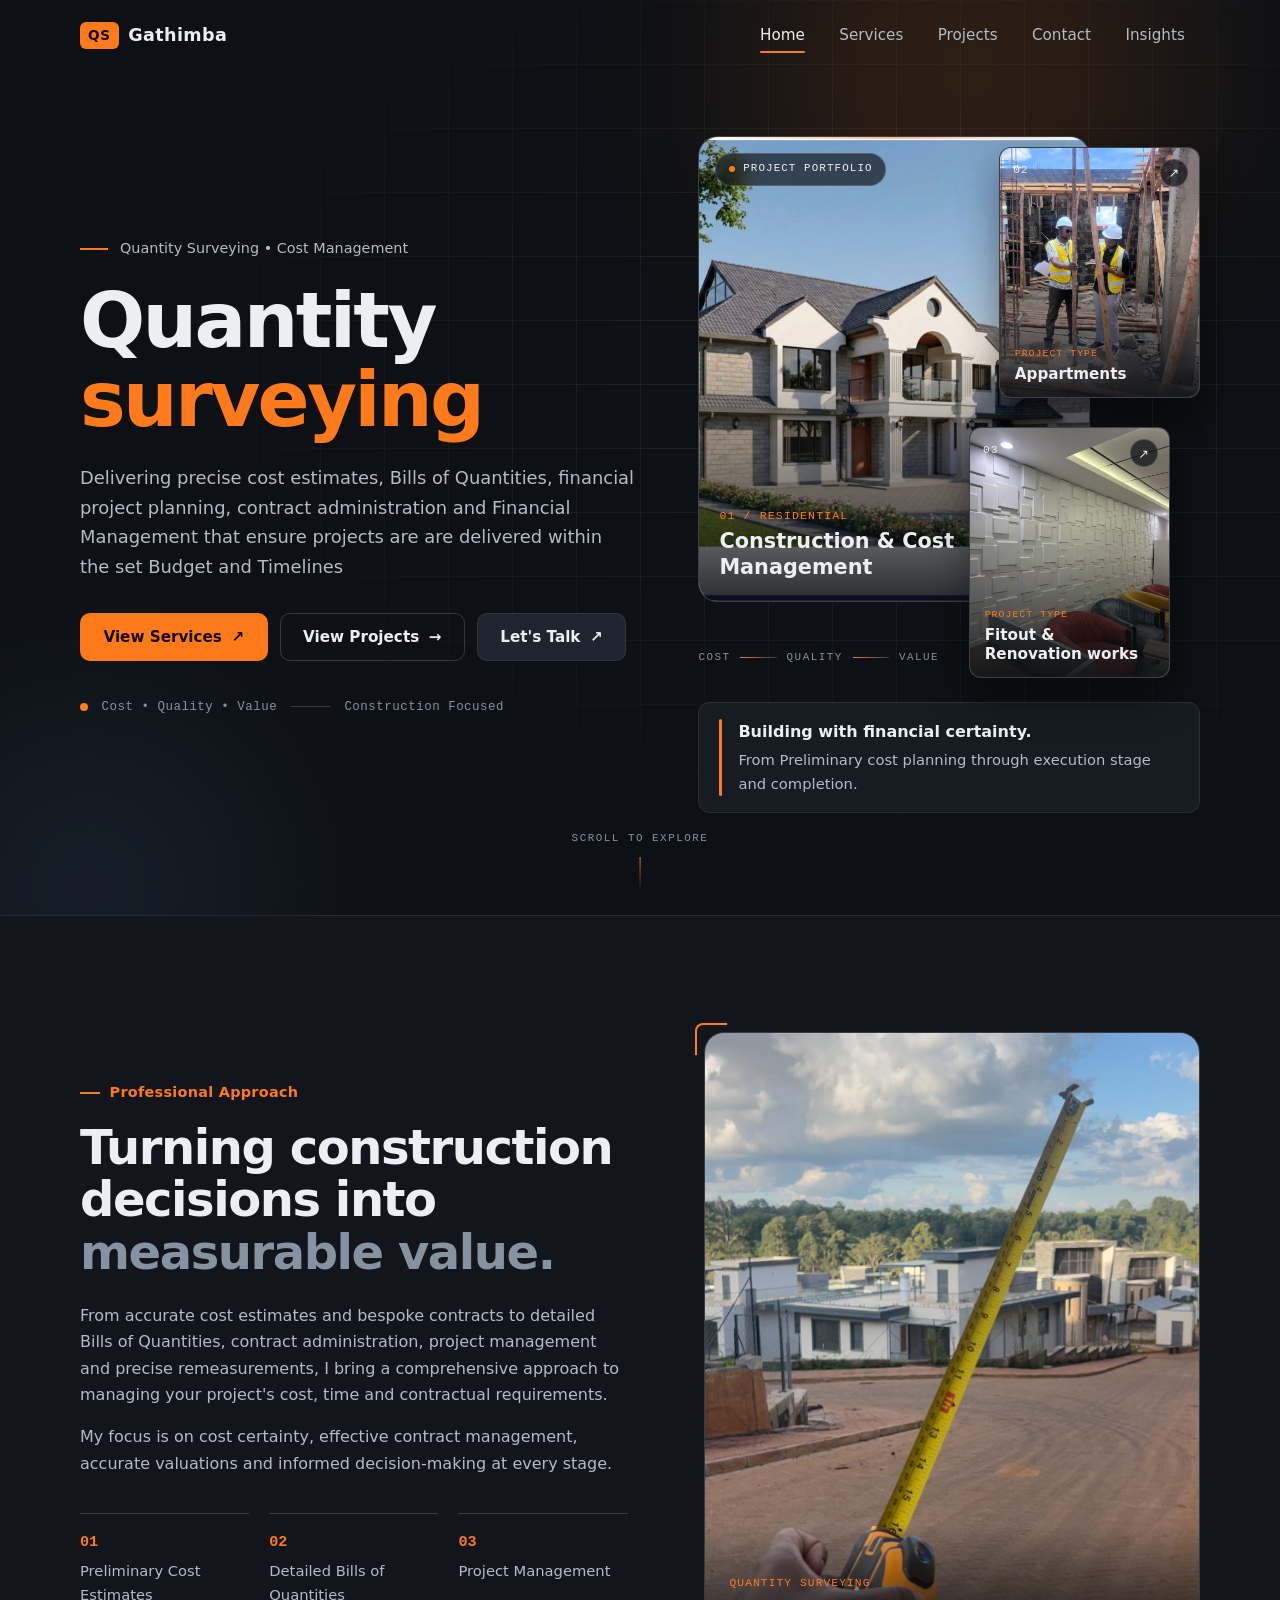
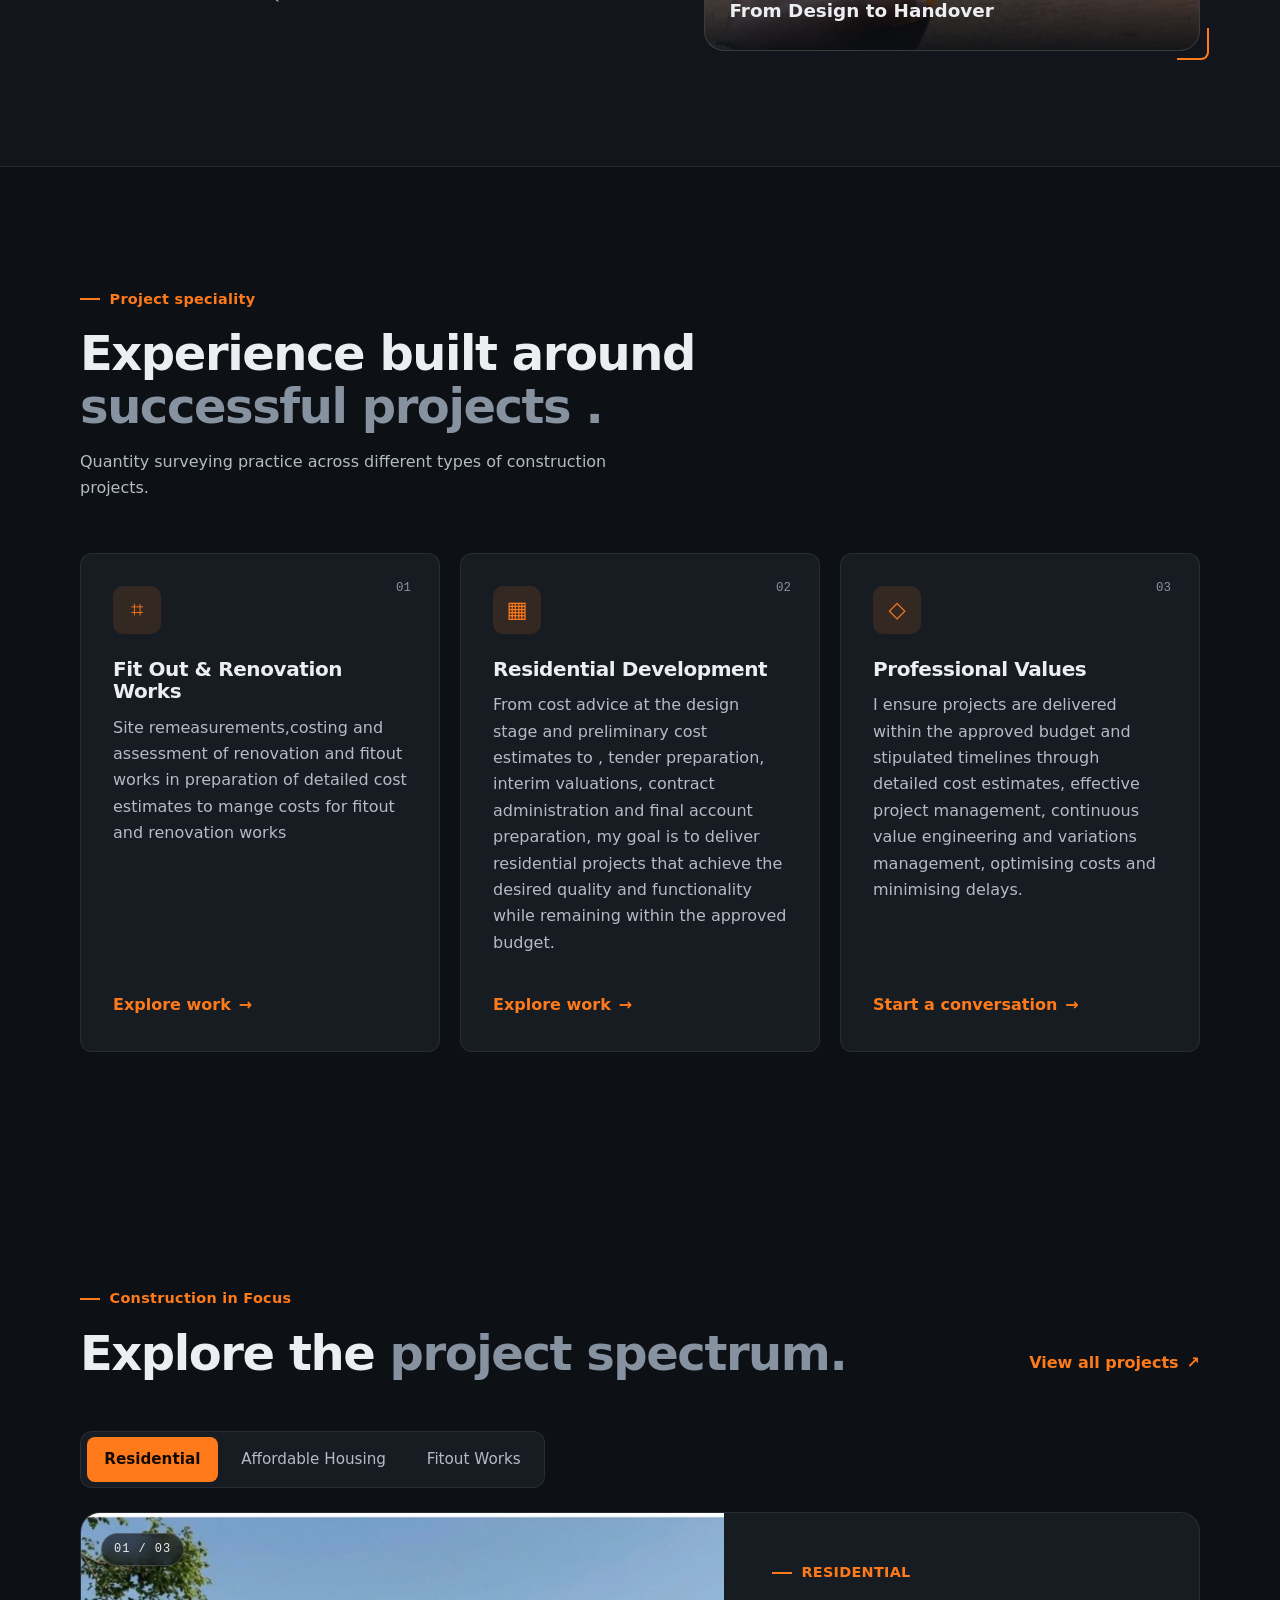
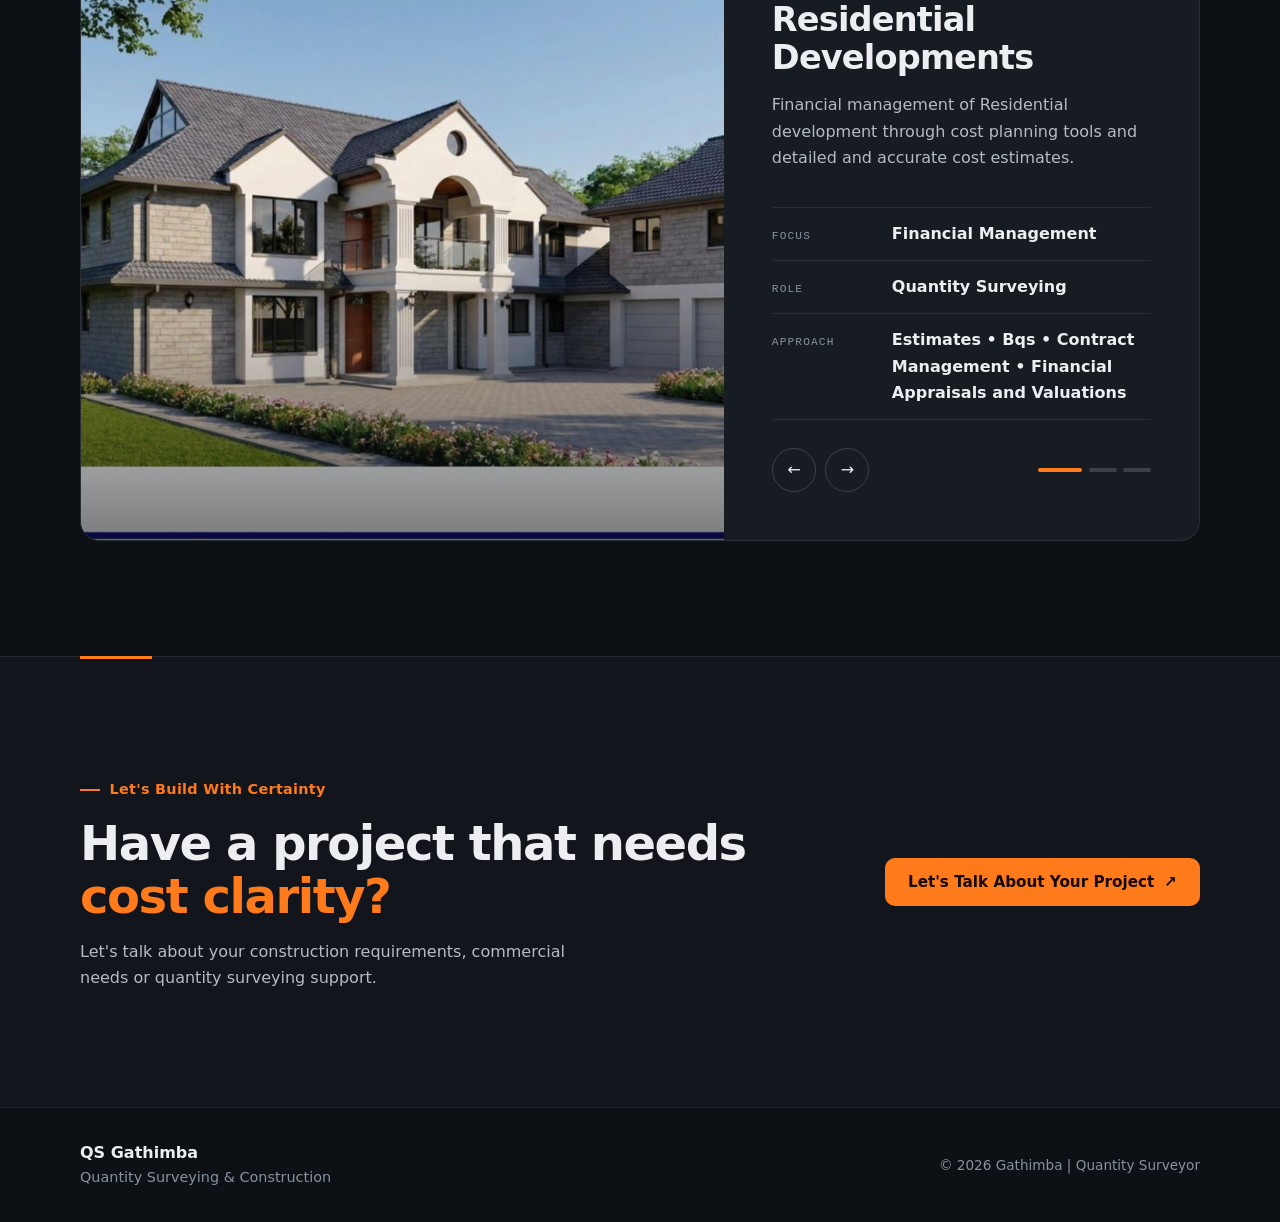
==== commit 72aaf1e5: "Update index.html" ====
--- a/index.html
+++ b/index.html
@@ -240,7 +240,7 @@
                             <div class="showcase-main-label">
 
                                 <span>
-                                    01 / RESIDENTIAL APPARTMENTS
+                                    01 / RESIDENTIAL
                                 </span>
 
                                 <strong>
@@ -265,7 +265,7 @@
                         <button
                             class="showcase-card showcase-card-one"
                             type="button"
-                            data-project="Affordable Housing"
+                            data-project="Appartments"
                         >
 
                             <img
@@ -285,7 +285,7 @@
                                 </small>
 
                                 <strong>
-                                    Public Projects 
+                                    Appartments 
                                 </strong>
 
                             </span>
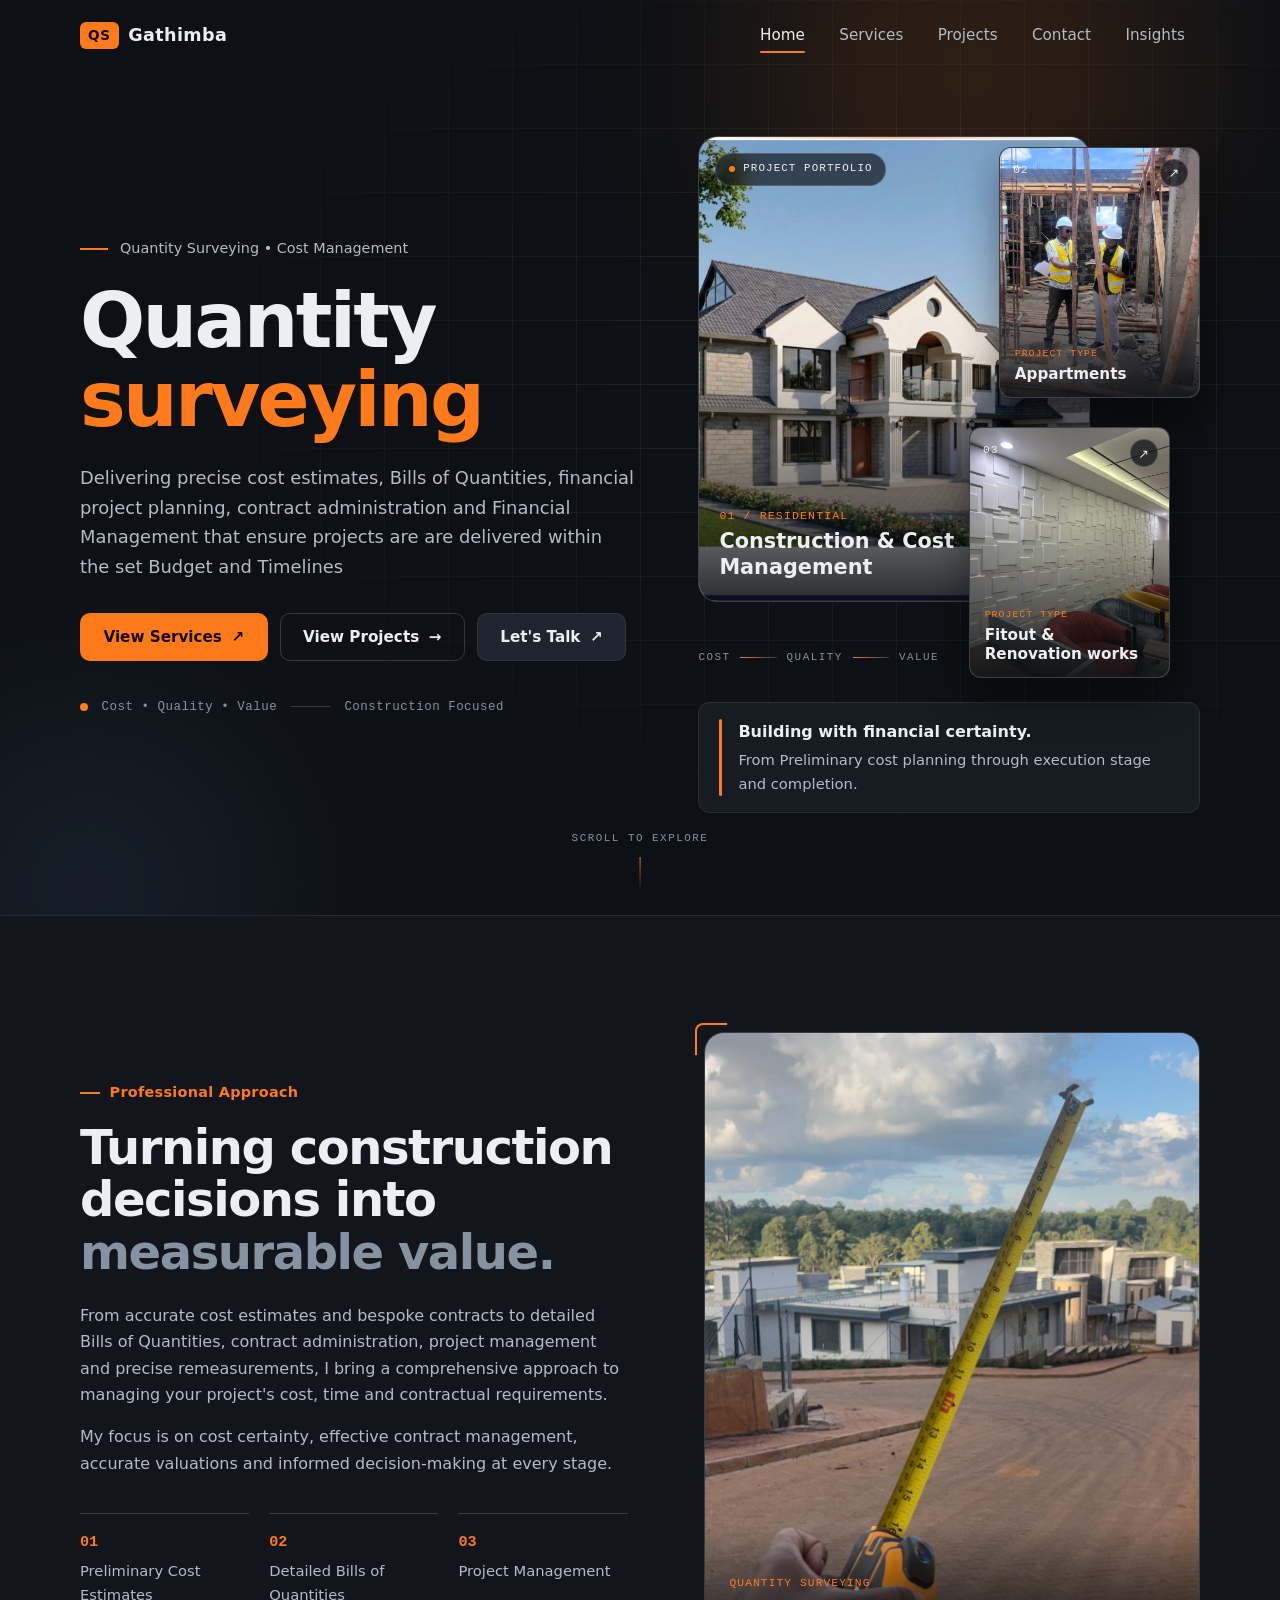
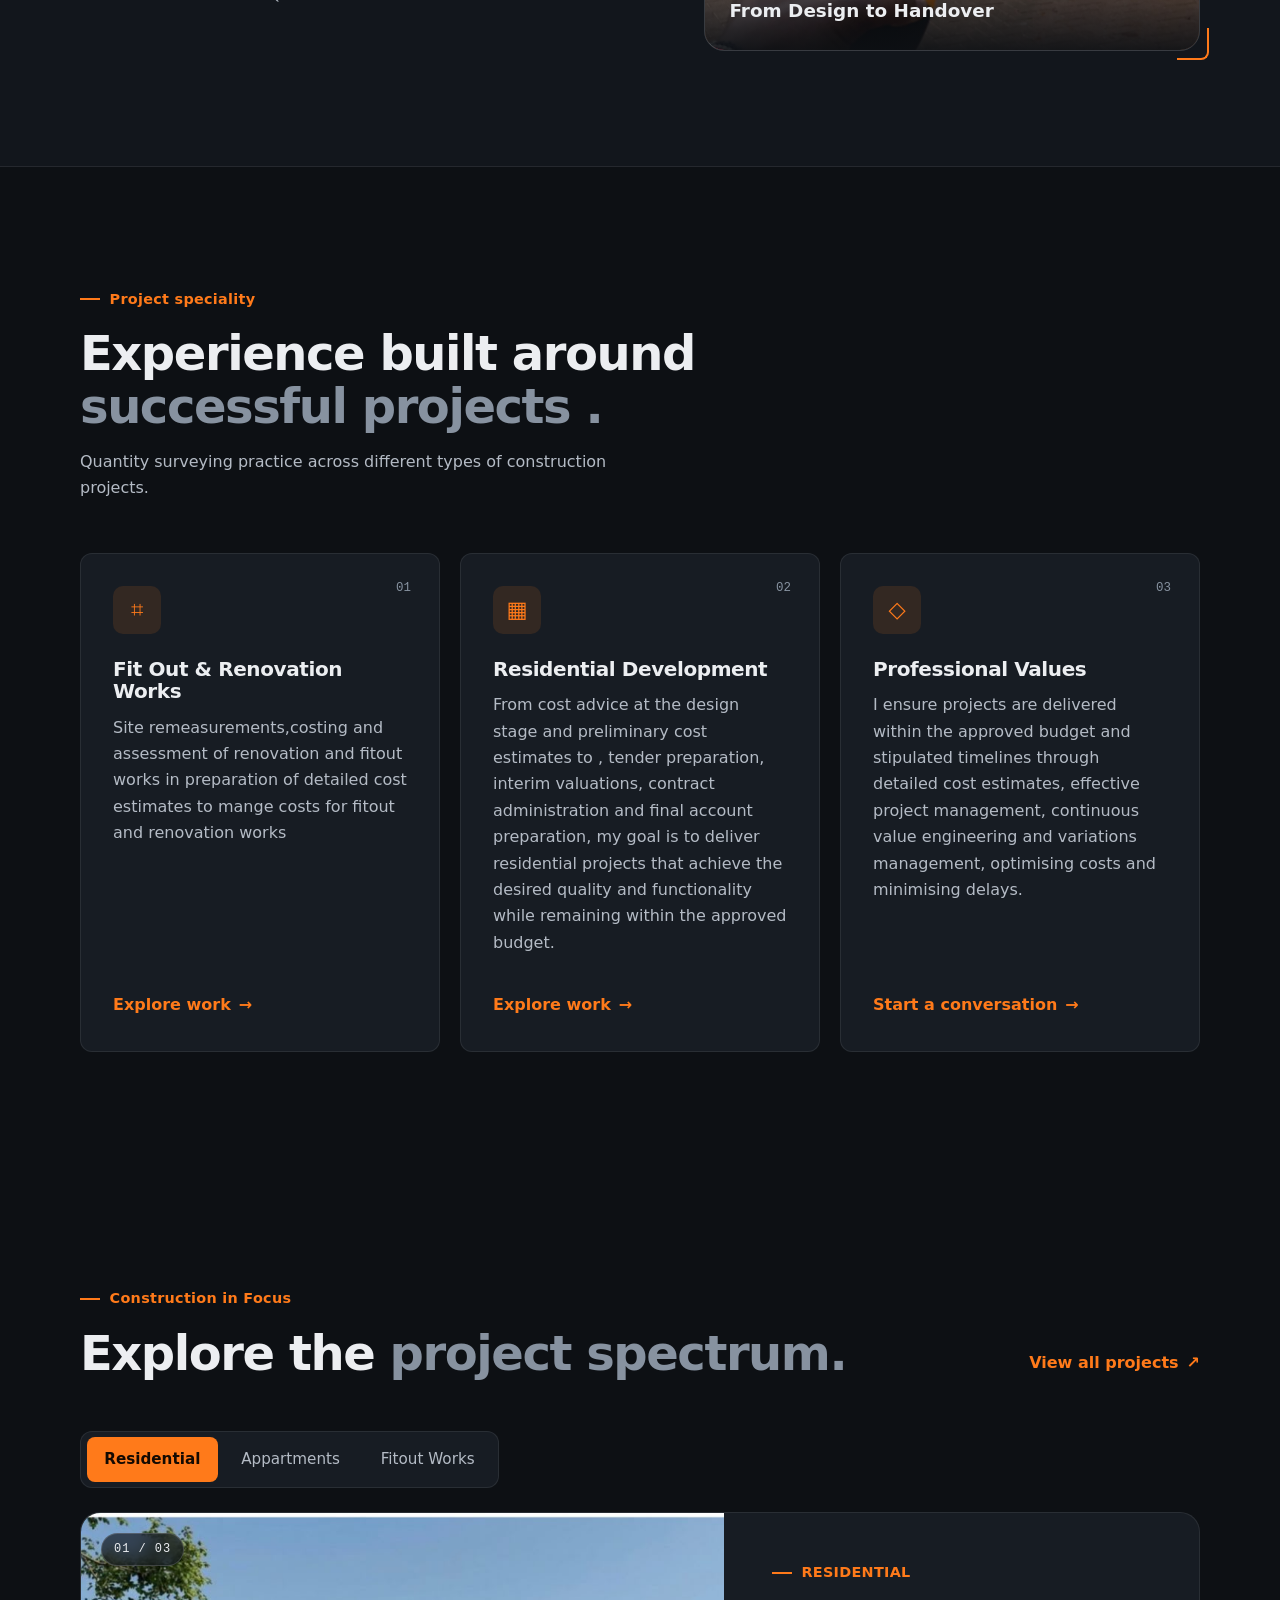
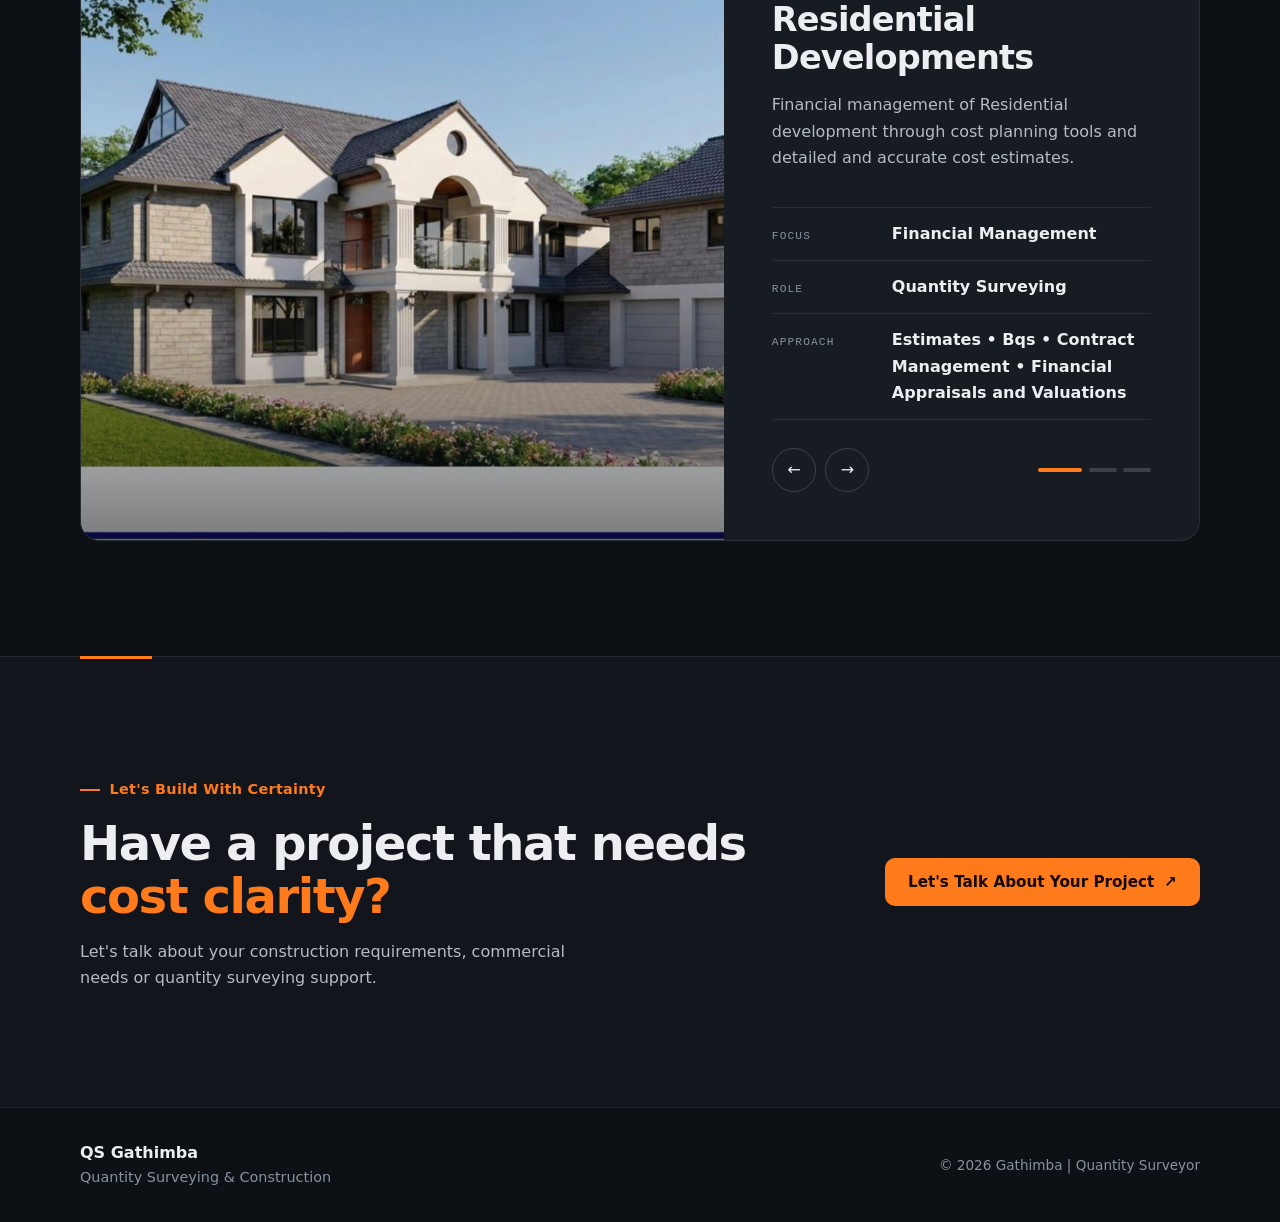
==== commit bd2b6f64: "Update index.html" ====
--- a/index.html
+++ b/index.html
@@ -802,7 +802,7 @@
                         role="tab"
                         aria-selected="false"
                     >
-                        Affordable Housing
+                        Appartments
                     </button>
 
 
